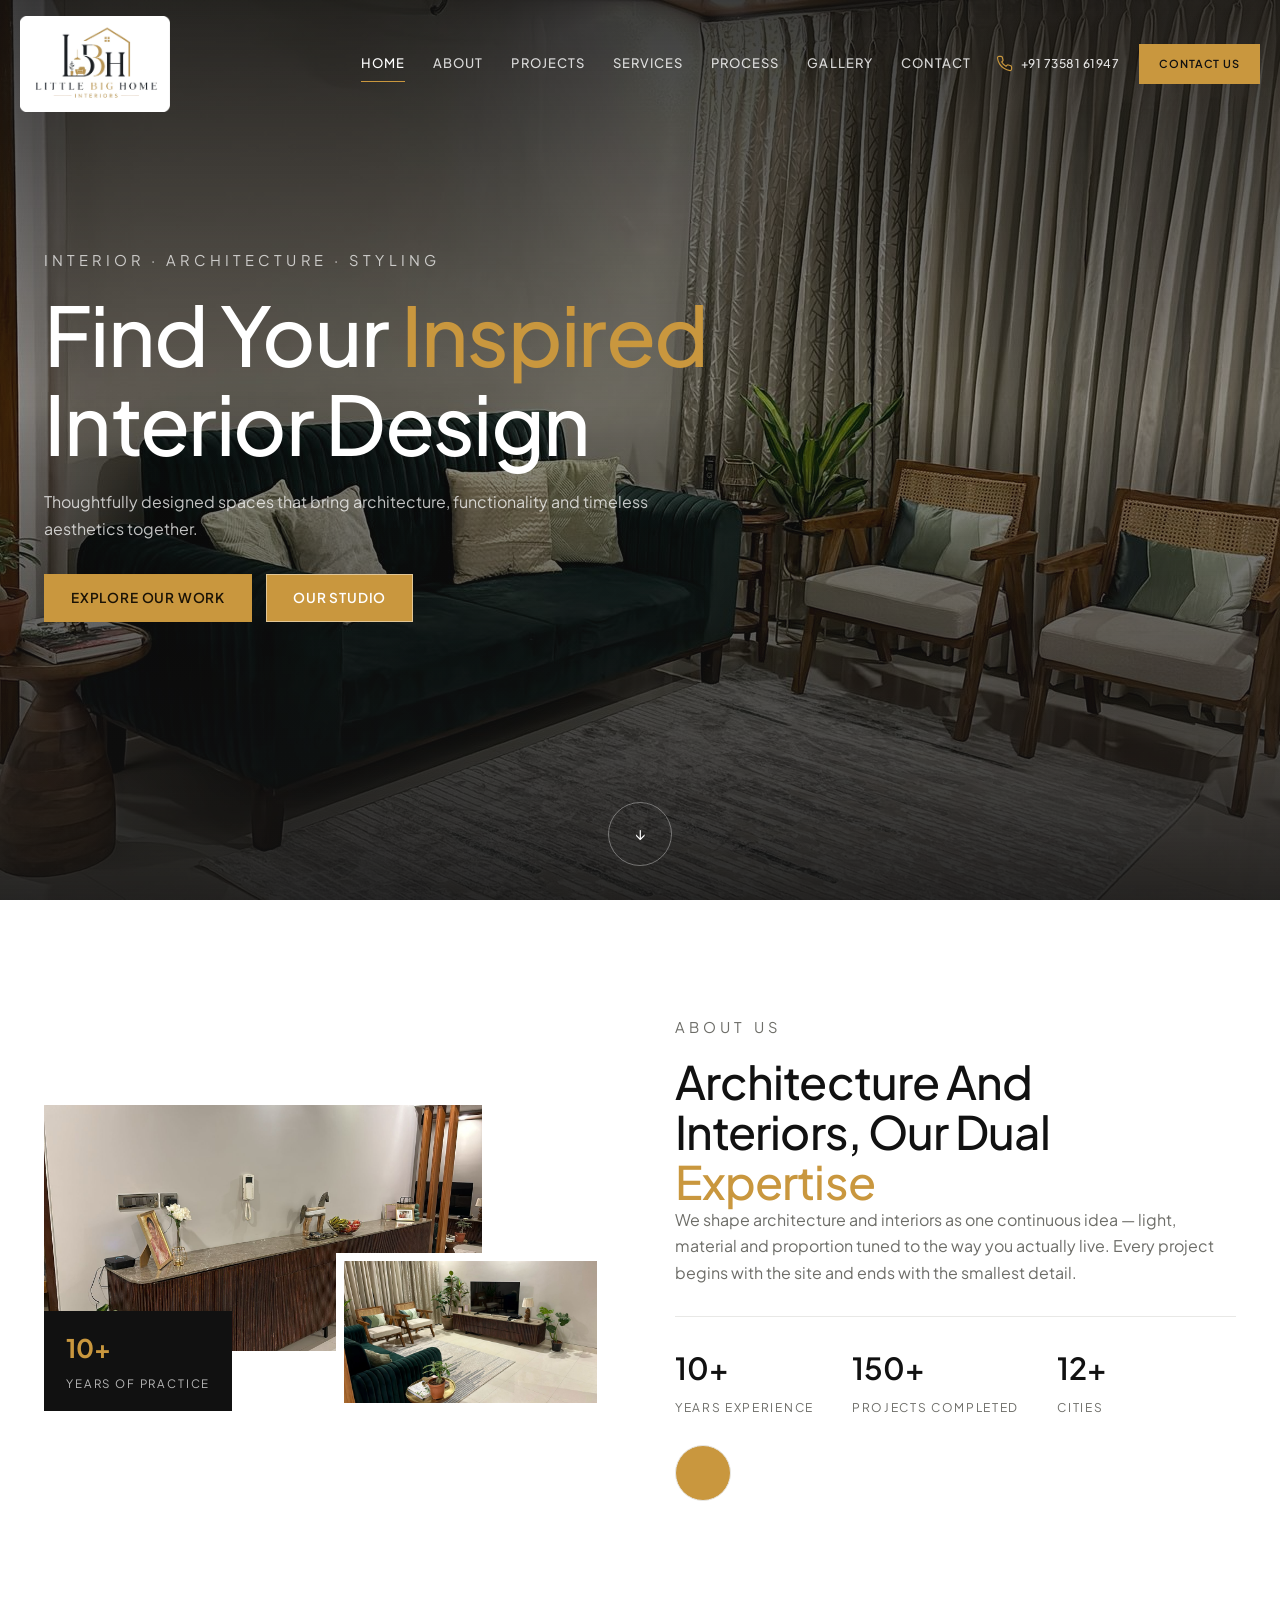
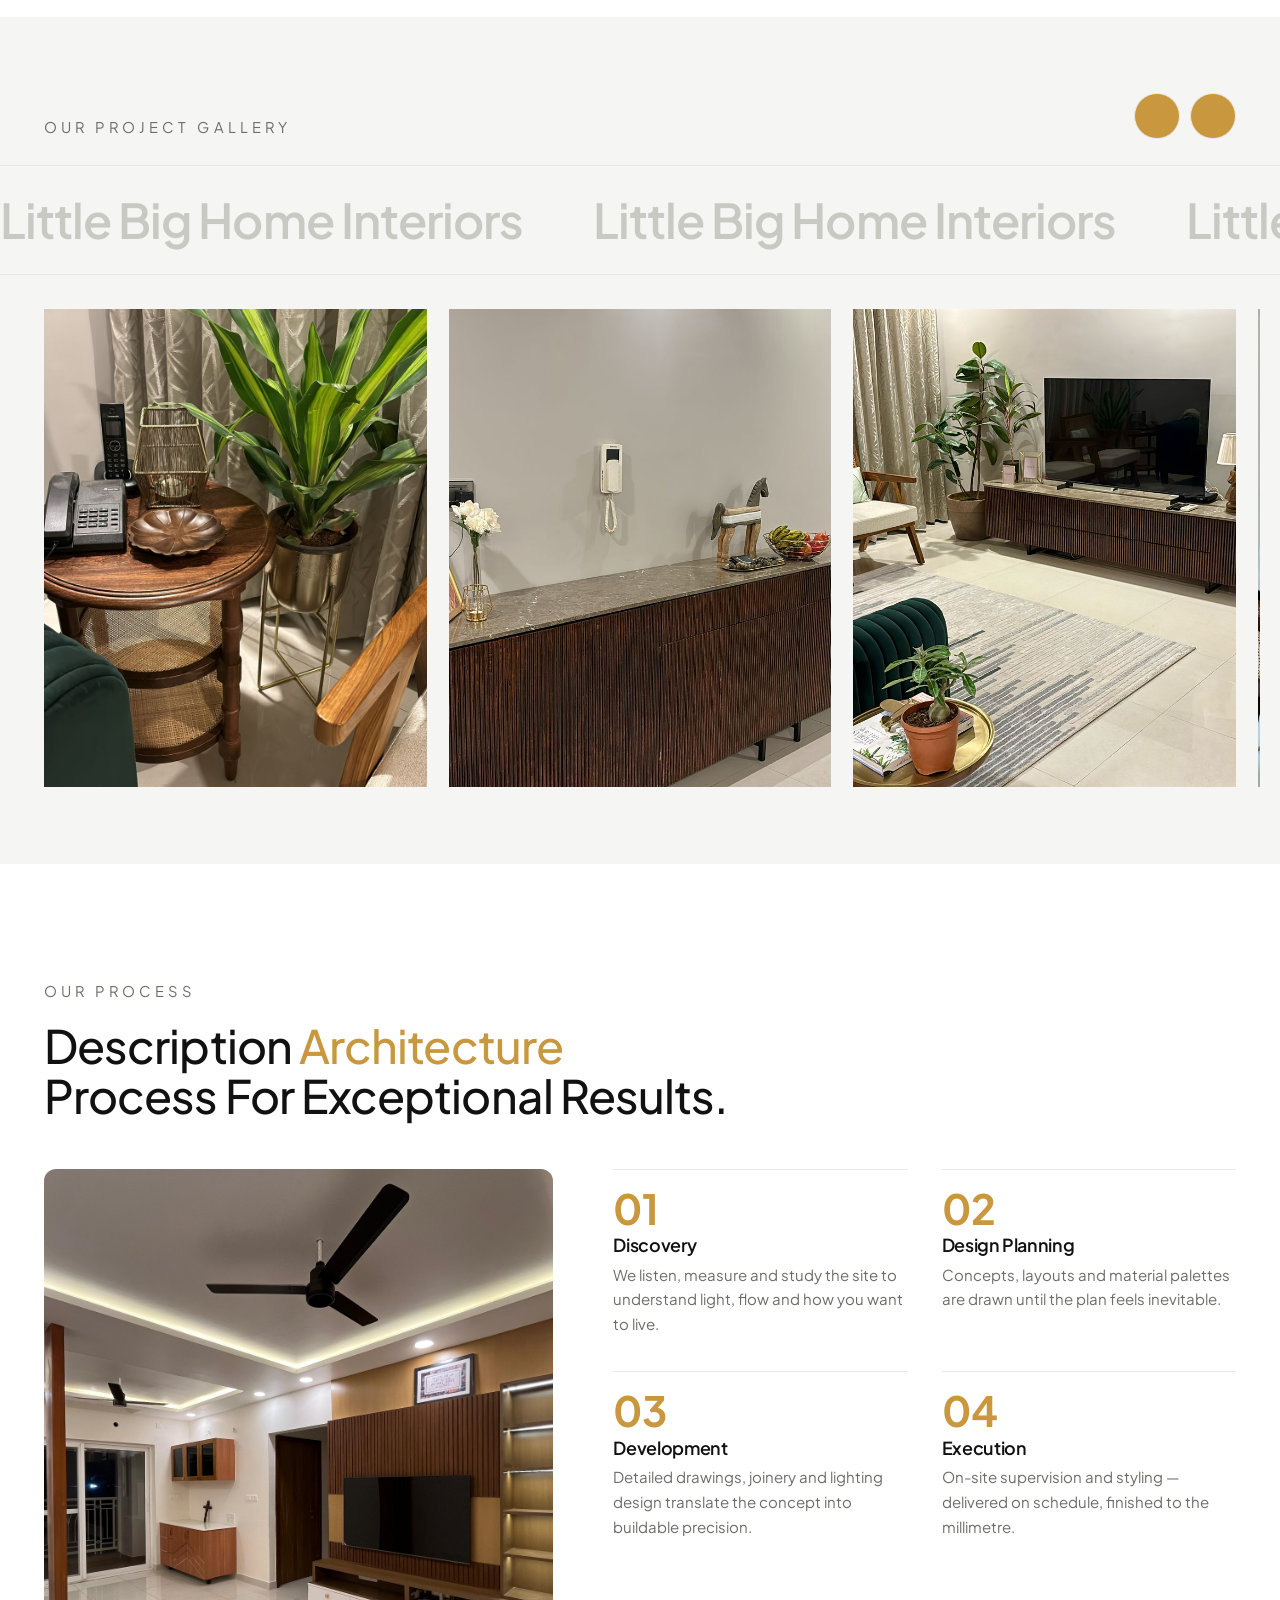
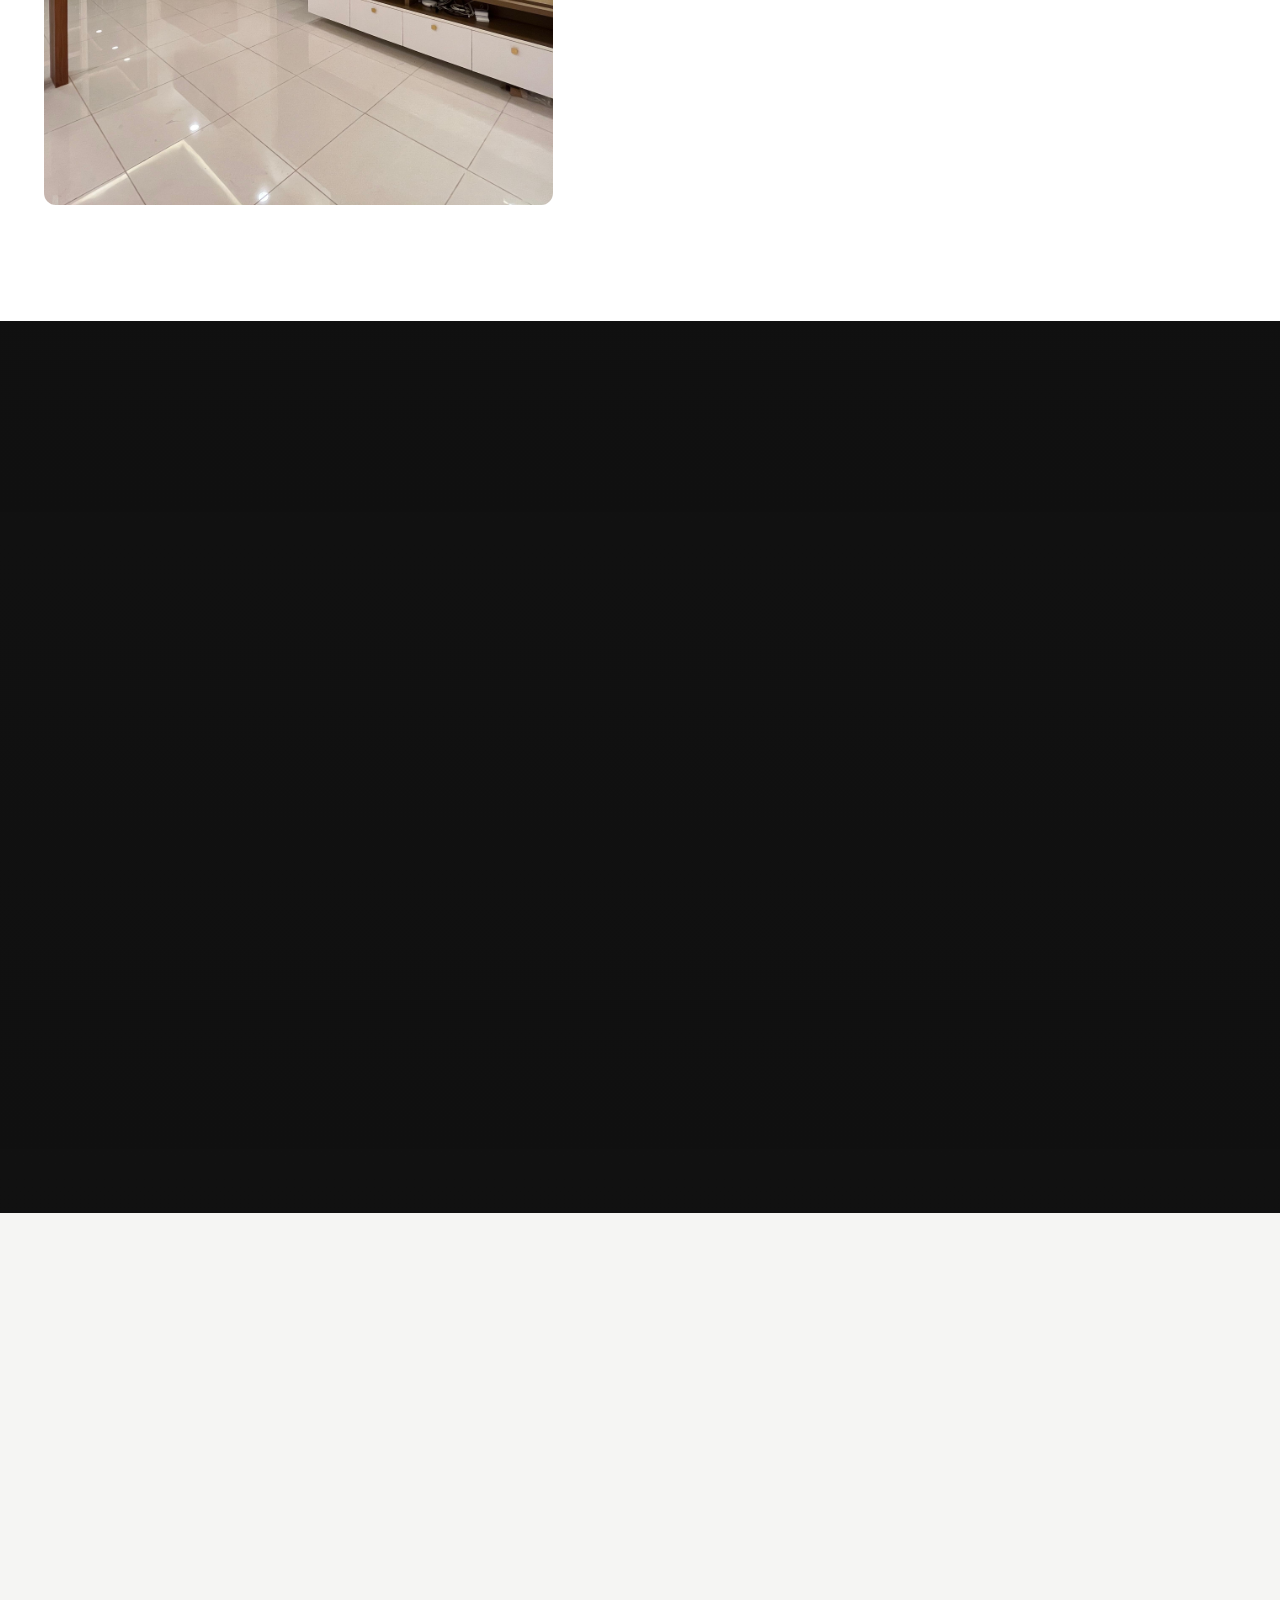
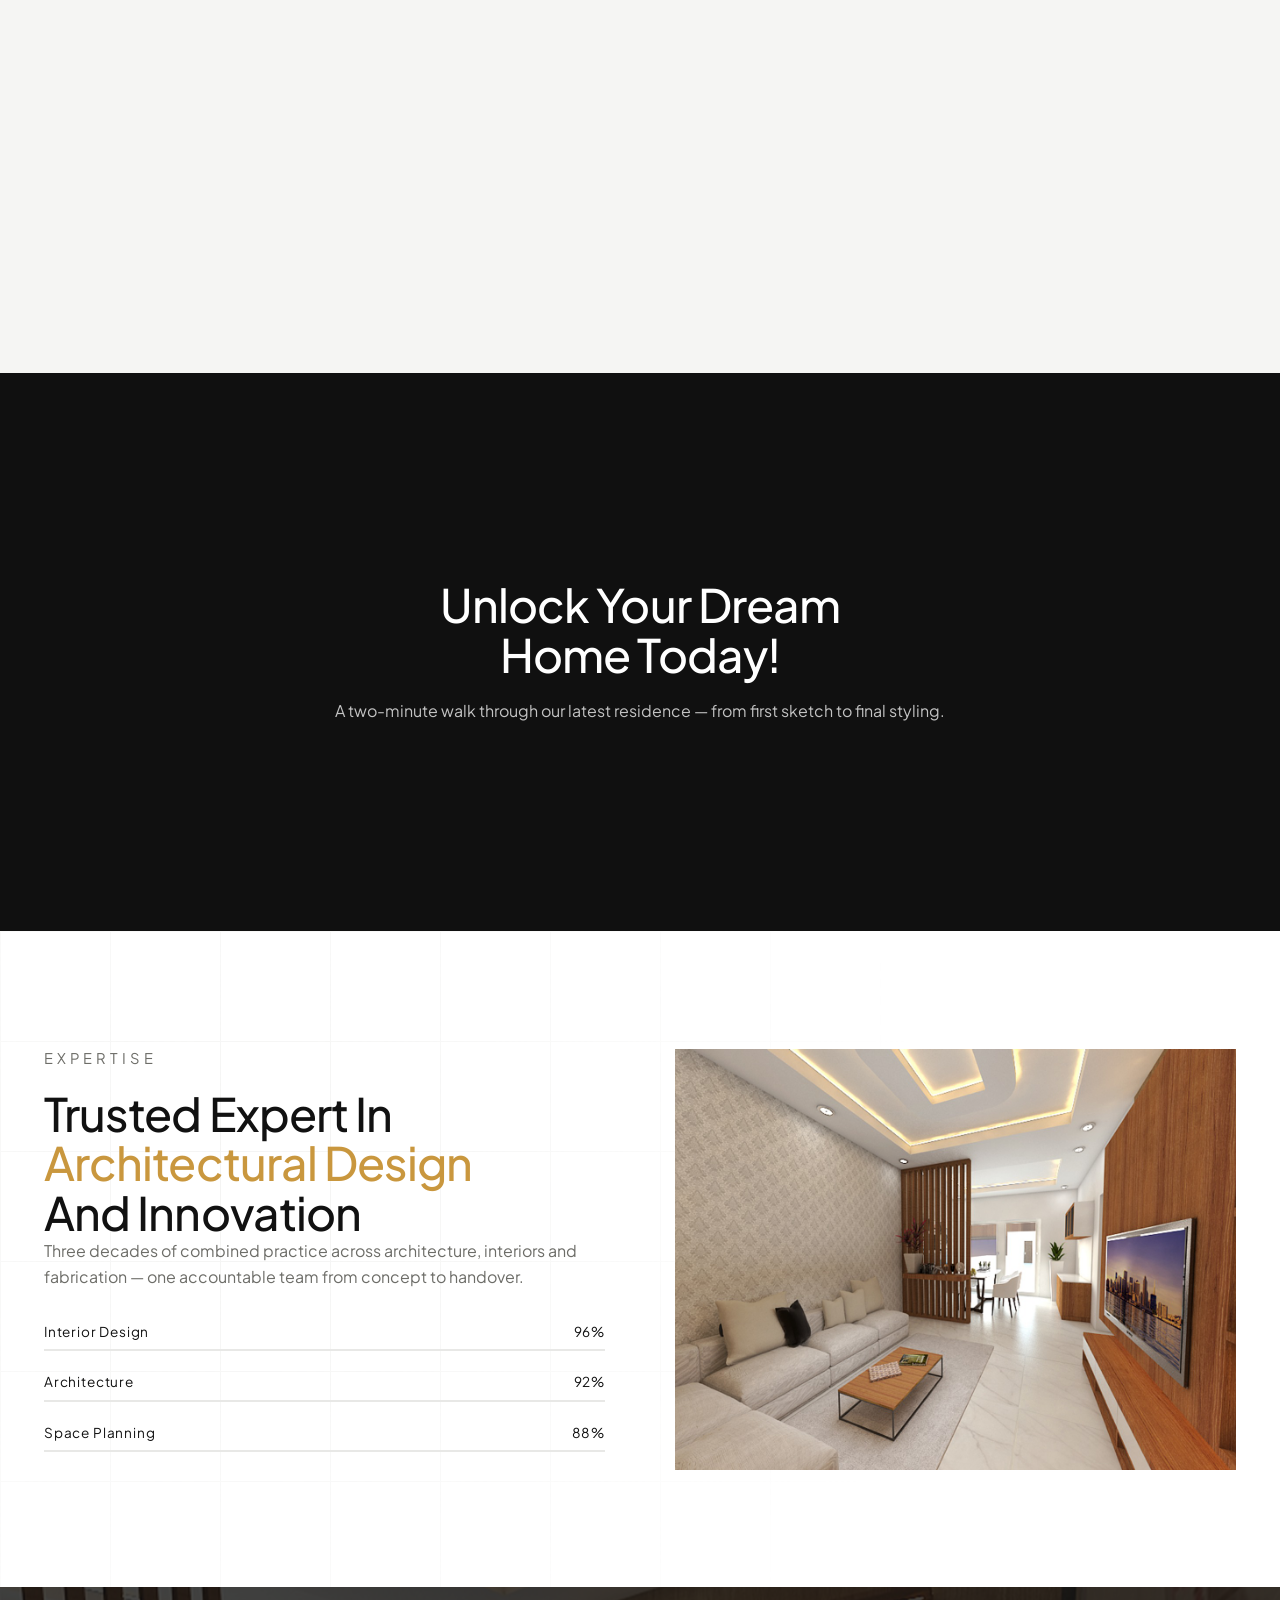
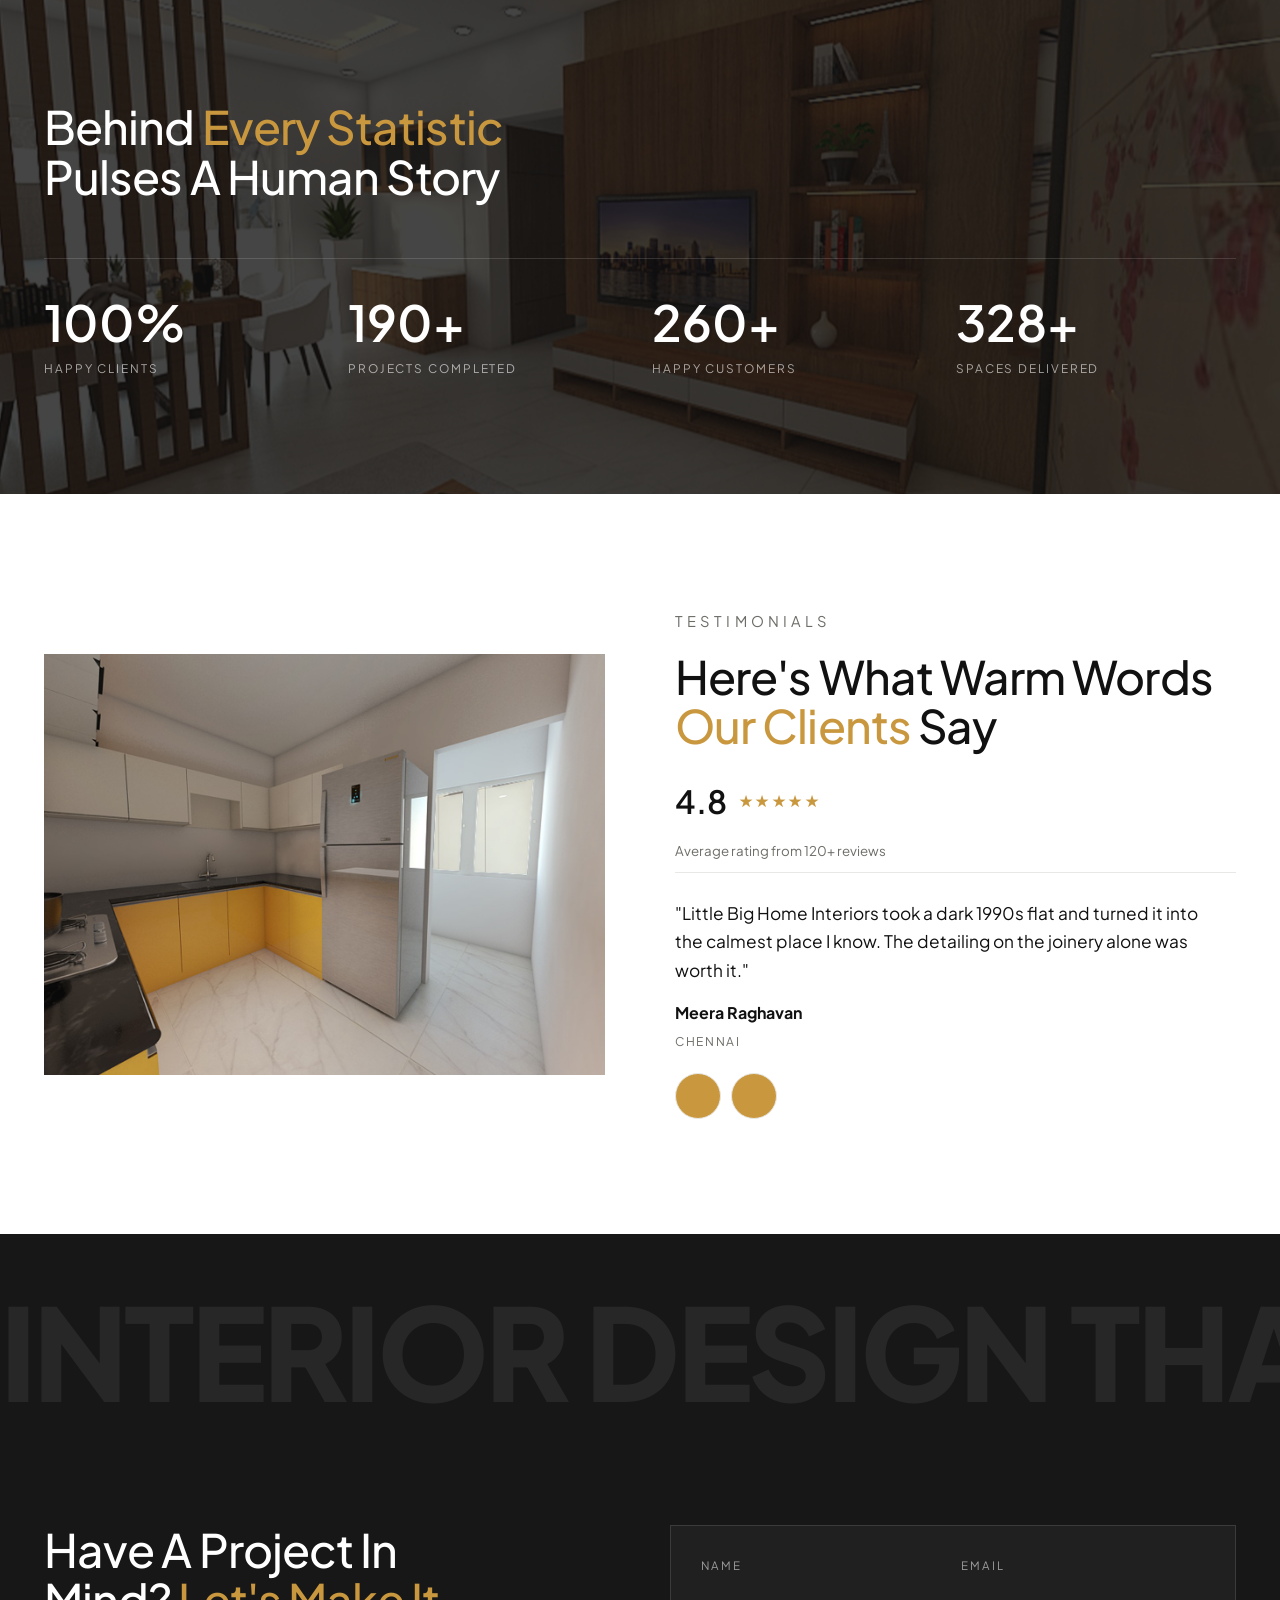
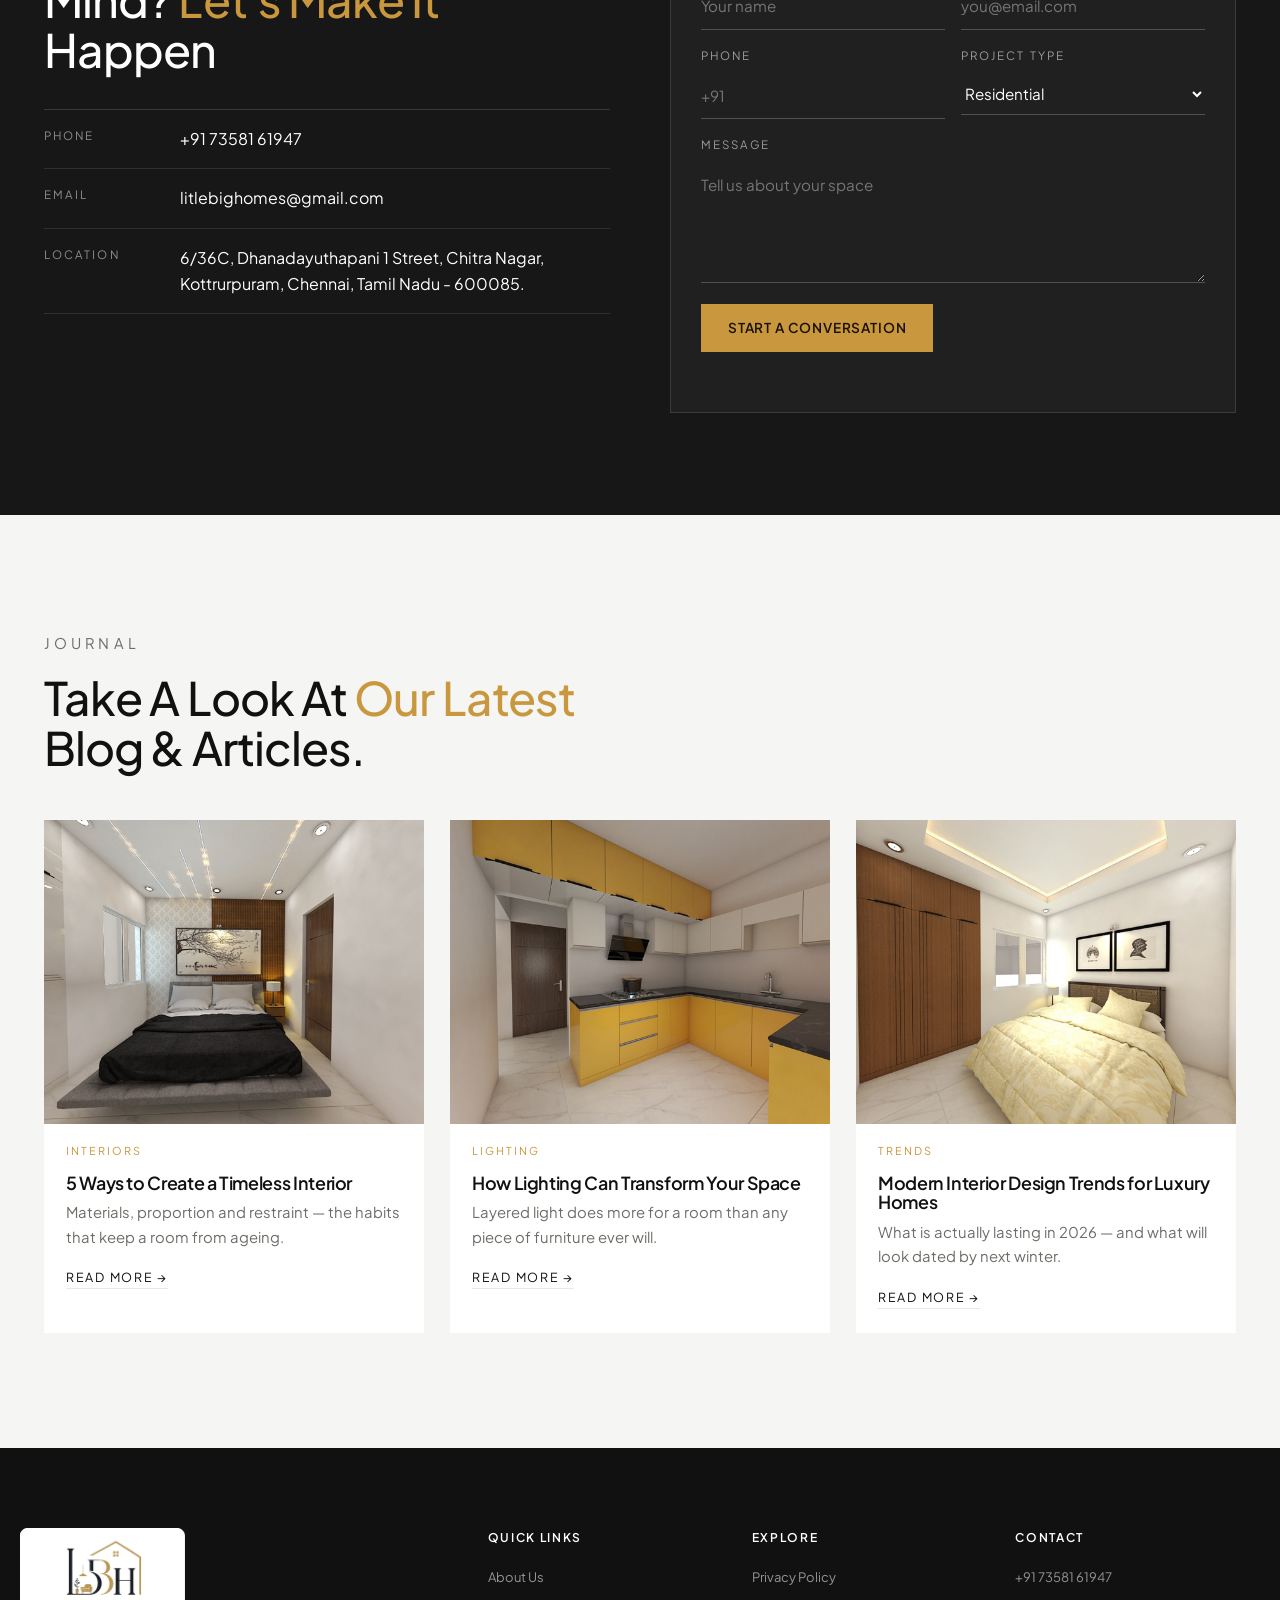
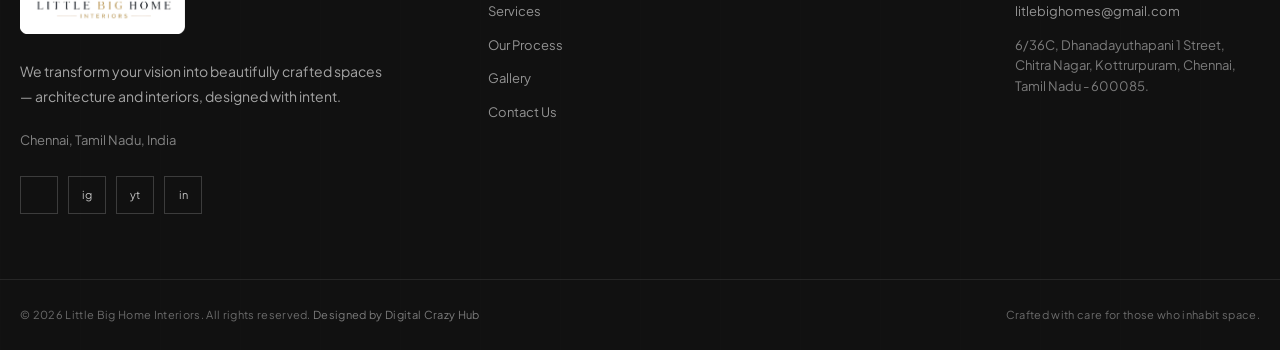
==== src/main/resources/static/index.html @ abd79fbe "add maven project" ====
<!DOCTYPE html>
<html lang="en">

<head>
    <meta charset="utf-8" />
    <meta name="viewport" content="width=device-width, initial-scale=1" />
    <title>Little Big Home Interiors — Interior Design & Architecture Studio</title>
    <link rel="icon" href="/assets/image/logo.png" type="image/x-icon">
    <link rel="stylesheet" href="assets/css/main.css" />
    <link rel="stylesheet" href="assets/css/navbar-footer.css" />
    <link rel="stylesheet" href="https://cdnjs.cloudflare.com/ajax/libs/font-awesome/7.3.0/css/all.min.css" integrity="sha512-ApSLB1Pd3/bZN8fWB/RG9YhN/7bd9Hkf3AGaE2mPfebjrxagjuBtx2GcgdqIlJkUzwylBo61r9Xa9NmgBI0swA==" crossorigin="anonymous" referrerpolicy="no-referrer" />
</head>

<body>
<!-- =====================================================
     NAVBAR
====================================================== -->
<header class="lbh-nav" id="lbhNav">
    <div class="lbh-nav-wrap">
        <!-- ===============================
             LOGO
        ================================ -->
        <a href="#home" class="lbh-brand" aria-label="Little Big Home Interiors Home">
            <img src="assets/image/logo.png" alt="Little Big Home Interiors" class="lbh-brand-img">
        </a>
        <!-- ===============================
             DESKTOP NAVIGATION
        ================================ -->
        <nav class="lbh-menu" id="lbhMenu" aria-label="Primary Navigation">
            <a href="#home" class="lbh-menu-link lbh-active">Home</a>
            <a href="#about" class="lbh-menu-link">About</a>
            <a href="#projects" class="lbh-menu-link">Projects</a>
            <a href="#services" class="lbh-menu-link">Services</a>
            <a href="#process" class="lbh-menu-link">Process</a>
            <a href="/src/main/resources/static/page/gallery.html" class="lbh-menu-link">Gallery</a>
            <a href="#contact" class="lbh-menu-link">Contact</a>
        </nav>
        <!-- ===============================
             DESKTOP RIGHT ACTIONS
        ================================ -->
        <div class="lbh-nav-actions">
            <!-- PHONE -->
            <a href="tel:+917358161947" class="lbh-phone" aria-label="Call Little Big Home Interiors">
                    <span class="lbh-phone-icon" aria-hidden="true">
                        <svg viewBox="0 0 24 24" fill="none" xmlns="http://www.w3.org/2000/svg">
                            <path d="M22 16.92v3a2 2 0 0 1-2.18 2
                                19.79 19.79 0 0 1-8.63-3.07
                                19.5 19.5 0 0 1-6-6
                                19.79 19.79 0 0 1-3.07-8.67
                                A2 2 0 0 1 4.11 2h3
                                a2 2 0 0 1 2 1.72
                                12.84 12.84 0 0 0 .7 2.81
                                2 2 0 0 1-.45 2.11L8.09 9.91
                                a16 16 0 0 0 6 6l1.27-1.27
                                a2 2 0 0 1 2.11-.45
                                12.84 12.84 0 0 0 2.81.7
                                A2 2 0 0 1 22 16.92z" stroke="currentColor" stroke-width="1.7" stroke-linecap="round"
                                  stroke-linejoin="round" />
                        </svg>
                    </span>
                <span class="lbh-phone-text">+91 73581 61947</span>
            </a>
            <!-- CONTACT CTA -->
            <a href="#contact" class="lbh-contact-cta">Contact Us</a>
        </div>
        <!-- ===============================
             MOBILE TOGGLE
        ================================ -->
        <button class="lbh-burger" id="lbhBurger" type="button" aria-label="Open navigation menu"
                aria-expanded="false" aria-controls="lbhMobile">
            <span></span>
            <span></span>
            <span></span>
        </button>
    </div>
</header>
<!-- =====================================================
     MOBILE RIGHT SIDE MENU
====================================================== -->
<div class="lbh-mobile" id="lbhMobile" aria-hidden="true">
    <nav class="lbh-mobile-nav" aria-label="Mobile Navigation">
        <a href="#home" class="lbh-mobile-link lbh-active">Home</a>
        <a href="#about" class="lbh-mobile-link">About</a>
        <a href="#projects" class="lbh-mobile-link">Projects</a>
        <a href="#services" class="lbh-mobile-link">Services</a>
        <a href="#process" class="lbh-mobile-link">Process</a>
        <a href="/page/gallery.html" class="lbh-mobile-link">Gallery</a>
        <a href="#contact" class="lbh-mobile-link">Contact</a>
        <!-- Mobile Phone -->
        <a href="tel:+919999999999" class="lbh-mobile-phone">
                <span class="lbh-mobile-phone-icon">
                    <svg viewBox="0 0 24 24" fill="none" xmlns="http://www.w3.org/2000/svg">
                        <path d="M22 16.92v3a2 2 0 0 1-2.18 2
                            19.79 19.79 0 0 1-8.63-3.07
                            19.5 19.5 0 0 1-6-6
                            19.79 19.79 0 0 1-3.07-8.67
                            A2 2 0 0 1 4.11 2h3
                            a2 2 0 0 1 2 1.72
                            12.84 12.84 0 0 0 .7 2.81
                            2 2 0 0 1-.45 2.11L8.09 9.91
                            a16 16 0 0 0 6 6l1.27-1.27
                            a2 2 0 0 1 2.11-.45
                            12.84 12.84 0 0 0 2.81.7
                            A2 2 0 0 1 22 16.92z" stroke="currentColor" stroke-width="1.7" stroke-linecap="round"
                              stroke-linejoin="round" />
                    </svg>
                </span>
            +91 99999 99999</a>
        <!-- Mobile CTA -->
        <a href="#contact" class="lbh-mobile-cta">Contact Us</a>
    </nav>
</div>

<main>
    <!-- ============ HERO ============ -->
    <section class="hero" id="home">
        <div class="hero-media"><img src="assets/image/home-banner.jpeg"
                                     alt="Cinematic luxury dining room interior at dusk" width="1600" height="900" /></div>
        <div class="hero-overlay"></div>
        <div class="container hero-content">
            <p class="label label-light reveal">Interior · Architecture · Styling</p>
            <h1 class="reveal">Find Your <em>Inspired</em><br />Interior Design</h1>
            <p class="hero-sub reveal">Thoughtfully designed spaces that bring architecture, functionality and
                timeless aesthetics together.</p>
            <div class="hero-actions reveal">
                <a href="#projects" class="btn btn-gold">Explore Our Work</a>
                <a href="#about" class="btn btn-outline">Our Studio</a>
            </div>
        </div>
        <a href="#about" class="scroll-dot" aria-label="Scroll to next section">
            <span class="scroll-dot-ring"></span>
            <span class="scroll-dot-arrow">&#8595;</span>
        </a>
        <div class="hero-word" aria-hidden="true"><i data-lucide="move-down"></i> </div>
    </section>

    <!-- ============ ABOUT ============ -->
    <section class="section about" id="about">
        <div class="container about-grid">
            <div class="about-media reveal-left">
                <div class="image-wrap about-img-a"><img src="assets/image/image1.jpeg"
                                                         alt="Minimal living room bathed in warm daylight" loading="lazy" width="1600"
                                                         height="900" /></div>
                <div class="image-wrap about-img-b"><img src="assets/image/image3.jpeg"
                                                         alt="Architectural corner with tall window and marble" loading="lazy" width="1600"
                                                         height="900" /></div>
                <div class="about-badge"><strong>10+</strong><span>Years of practice</span></div>
            </div>
            <div class="about-text reveal-right">
                <p class="label">About Us</p>
                <h2>Architecture And<br />Interiors, Our Dual<br /><em>Expertise</em></h2>
                <p class="lead">We shape architecture and interiors as one continuous idea — light, material and
                    proportion tuned to the way you actually live. Every project begins with the site and ends with
                    the smallest detail.</p>
                <ul class="about-stats">
                    <li><strong>10+</strong><span>Years Experience</span></li>
                    <li><strong>150+</strong><span>Projects Completed</span></li>
                    <li><strong>12+</strong><span>Cities</span></li>
                </ul>
                <a href="#portfolio" class="circle-btn" aria-label="See our portfolio"><i
                        data-lucide="move-up-right"></i> </a>
            </div>
        </div>
    </section>

    <!-- ============ FEATURED PROJECTS ============ -->
    <section class="section-tight projects" id="projects">
        <div class="container projects-head">
            <p class="label">Our Project Gallery</p>
            <div class="slider-nav">
                <button class="arrow" id="projPrev" aria-label="Previous projects"><i
                        data-lucide="move-left"></i></button>
                <button class="arrow" id="projNext" aria-label="Next projects"><i
                        data-lucide="move-right"></i></button>
            </div>
        </div>
        <div class="marquee" aria-hidden="true">
            <div class="marquee-track">
                <span>Little Big Home Interiors</span><span>Little Big Home Interiors</span><span>Little Big Home
                        Interiors</span><span>Little Big Home Interiors</span><span>Little Big Home
                        Interiors</span><span>Little Big Home Interiors</span><span>Little Big Home
                        Interiors</span><span>Little Big Home Interiors</span>
            </div>
        </div>
        <div class="proj-viewport" id="projViewport">
            <div class="proj-track" id="projTrack">
                <article class="proj-card">
                    <div class="image-wrap"><a href="/page/gallery.html"><img src="assets/image/image2.jpeg"
                                                                              alt="Urban Zen Apartment interior" loading="lazy" width="800" height="1000" /></a>
                    </div>
                    <!-- <div class="proj-meta">
                        <h3>Urban Zen Apartment</h3>
                        <p>Residential · Chennai</p>
                    </div> -->
                </article>
                <article class="proj-card">
                    <div class="image-wrap"><a href="/page/gallery.html"><img src="assets/image/image1.jpeg"
                                                                              alt="Art Deco Revival lounge interior" loading="lazy" width="800"
                                                                              height="1000" /></a></div>
                    <!-- <div class="proj-meta">
                        <h3>Art Deco Revival</h3>
                        <p>Hospitality · Mumbai</p>
                    </div> -->
                </article>
                <article class="proj-card">
                    <div class="image-wrap"><a href="/page/gallery.html"><img src="assets/image/image3.jpeg"
                                                                              alt="Golden Ratio Residence kitchen" loading="lazy" width="800" height="1000" /></a>
                    </div>
                    <!-- <div class="proj-meta">
                        <h3>Golden Ratio Residence</h3>
                        <p>Residential · Bengaluru</p>
                    </div> -->
                </article>
                <article class="proj-card">
                    <div class="image-wrap"><a href="/page/gallery.html"><img src="assets/image/image4.jpeg"
                                                                              alt="Nordic Minimalist Loft interior" loading="lazy" width="800"
                                                                              height="1000" /></a></div>
                    <!-- <div class="proj-meta">
                        <h3>Nordic Minimalist Loft</h3>
                        <p>Residential · Pune</p>
                    </div> -->
                </article>
            </div>
        </div>
    </section>

    <!-- ============ PROCESS ============ -->
    <section class="section process" id="process">
        <div class="container">
            <p class="label reveal">Our Process</p>
            <h2 class="reveal">Description <em>Architecture</em><br />Process For Exceptional Results.</h2>
            <div class="process-grid">
                <div class="image-wrap reveal-left process-img"><img src="assets/image/image (10).jpeg"
                                                                     alt="Calm bedroom interior in neutral tones" loading="lazy" width="1200" height="900" />
                </div>
                <ol class="steps">
                    <li class="reveal-up"><span class="num">01</span>
                        <h3>Discovery</h3>
                        <p>We listen, measure and study the site to understand light, flow and how you want to live.
                        </p>
                    </li>
                    <li class="reveal-up"><span class="num">02</span>
                        <h3>Design Planning</h3>
                        <p>Concepts, layouts and material palettes are drawn until the plan feels inevitable.</p>
                    </li>
                    <li class="reveal-up"><span class="num">03</span>
                        <h3>Development</h3>
                        <p>Detailed drawings, joinery and lighting design translate the concept into buildable
                            precision.</p>
                    </li>
                    <li class="reveal-up"><span class="num">04</span>
                        <h3>Execution</h3>
                        <p>On-site supervision and styling — delivered on schedule, finished to the millimetre.</p>
                    </li>
                </ol>
            </div>
        </div>
    </section>

    <!-- ============ SERVICES ============ -->
    <section class="services" id="services">
        <div class="services-media" data-parallax><img src="assets/image/services-bg.jpg"
                                                       alt="Dark luxury lounge interior" loading="lazy" width="1920" height="1200" /></div>
        <div class="services-overlay"></div>
        <div class="container services-content">
            <p class="label label-light reveal">Our Services</p>
            <h2 class="light reveal">Explore Our Comprehensive<br /><em>Interior Design</em> Services</h2>
            <div class="svc-grid">
                <article class="svc-card reveal-up"><span class="num">01</span>
                    <h3>Residential Interiors</h3>
                    <p>Homes designed around light, comfort and the rituals of everyday living.</p><span
                            class="svc-arrow" aria-hidden="true"><i data-lucide="move-up-right"></i> </span>
                </article>
                <article class="svc-card reveal-up"><span class="num">02</span>
                    <h3>Commercial Interiors</h3>
                    <p>Workspaces and retail environments that carry a brand without shouting.</p><span
                            class="svc-arrow" aria-hidden="true"><i data-lucide="move-up-right"></i></span>
                </article>
                <article class="svc-card reveal-up"><span class="num">03</span>
                    <h3>Custom Furniture &amp; Styling</h3>
                    <p>Bespoke joinery, loose furniture and the final layer of objects and texture.</p><span
                            class="svc-arrow" aria-hidden="true"><i data-lucide="move-up-right"></i></span>
                </article>
                <article class="svc-card reveal-up"><span class="num">04</span>
                    <h3>Architectural Design</h3>
                    <p>Ground-up structures and renovations with a rigorous, material-led language.</p><span
                            class="svc-arrow" aria-hidden="true"><i data-lucide="move-up-right"></i></span>
                </article>
                <article class="svc-card reveal-up"><span class="num">05</span>
                    <h3>Space Planning &amp; Consultation</h3>
                    <p>Efficient plans, circulation studies and expert advice before the first wall moves.</p><span
                            class="svc-arrow" aria-hidden="true"><i data-lucide="move-up-right"></i></span>
                </article>
            </div>
        </div>
    </section>

    <!-- ============ PORTFOLIO ============ -->
    <section class="section portfolio" id="portfolio">
        <div class="container portfolio-grid">
            <div class="portfolio-text reveal-left">
                <p class="label">Portfolio</p>
                <h2>Crafting Exceptional <em>Interior Spaces</em>.</h2>
                <ul class="ticks">
                    <li>Residential & commercial interior expertise</li>
                    <li>In-house design, detailing & execution</li>
                    <li>End-to-end project delivery across 12 cities</li>
                </ul>
                <p class="muted">From thoughtfully designed apartments to luxurious villas and sophisticated
                    commercial spaces, every interior is carefully planned, detailed and executed by the same
                    dedicated studio team-ensuring consistency, quality and attention to every detail.</p>
                <a href="/page/gallery.html" class="btn btn-dark">View All Projects</a>
            </div>
            <div class="portfolio-media">
                <div class="image-wrap pf-a reveal-scale"><img src="assets/image/image3.jpeg"
                                                               alt="Concrete and glass staircase detail" loading="lazy" width="900" height="900" /></div>
                <div class="image-wrap pf-b reveal-scale"><img src="assets/image/image2.jpeg"
                                                               alt="Luxury marble kitchen with brass accents" loading="lazy" width="900" height="900" />
                </div>
                <div class="pf-note reveal-scale"><strong>Golden Ratio Residence</strong>
                    <!-- <span>Bengaluru,2025</span> -->
                </div>
            </div>
        </div>
    </section>

    <!-- ============ FULL WIDTH CTA ============ -->
    <section class="cta-band">
        <div class="cta-media" data-parallax>
            <video autoplay muted loop playsinline preload="auto">
                <source src="assets/image/cta-banner.mp4" type="video/mp4">
            </video>
        </div>

        <div class="cta-overlay"></div>

        <div class="container cta-content">
            <h2 class="light reveal">
                Unlock Your Dream<br />Home Today!
            </h2>

            <p class="reveal">
                A two-minute walk through our latest residence — from first sketch to final styling.
            </p>
        </div>
    </section>

    <!-- ============ EXPERTISE ============ -->
    <section class="section expertise">
        <span class="blueprint" aria-hidden="true"></span>
        <div class="container expertise-grid">
            <div class="reveal-left">
                <p class="label">Expertise</p>
                <h2>Trusted Expert In<br /><em>Architectural Design</em><br />And Innovation</h2>
                <p class="muted">Three decades of combined practice across architecture, interiors and fabrication —
                    one accountable team from concept to handover.</p>
                <div class="bars">
                    <div class="bar-row"><span>Interior Design</span><span>96%</span>
                        <div class="bar"><i data-bar="96"></i></div>
                    </div>
                    <div class="bar-row"><span>Architecture</span><span>92%</span>
                        <div class="bar"><i data-bar="92"></i></div>
                    </div>
                    <div class="bar-row"><span>Space Planning</span><span>88%</span>
                        <div class="bar"><i data-bar="88"></i></div>
                    </div>
                </div>
            </div>
            <div class="image-wrap reveal-right"><img src="assets/image/image (16).jpeg"
                                                      alt="Warm neutral living room with round mirrors" loading="lazy" width="1200" height="900" />
            </div>
        </div>
    </section>

    <!-- ============ STORY / STATS ============ -->
    <!-- ===== STORY ===== -->
    <section class="story">
        <div class="story-media" data-parallax>
            <img src="assets/image/image (17).jpeg" alt="Dark luxury interior at night" loading="lazy" width="1920" height="1080"/>
        </div>
        <div class="story-overlay"></div>
        <div class="container story-content">
            <h2 class="light reveal">Behind <em>Every Statistic</em><br />Pulses A Human Story</h2>
            <div class="stats" id="stats">
                <!-- Happy Clients -->
                <div class="stat"> <strong data-count="100" data-plain="1" data-suffix="%">0</strong>
                    <span>Happy Clients</span>
                </div>
                <!-- Projects Completed -->
                <div class="stat"> <strong data-count="190" data-suffix="+">0</strong>
                    <span>Projects Completed</span>
                </div>
                <!-- Happy Customers -->
                <div class="stat"> <strong data-count="260" data-suffix="+">0</strong>
                    <span>Happy Customers</span>
                </div>
                <!-- Spaces Delivered -->
                <div class="stat"> <strong data-count="328" data-suffix="+">0</strong>
                    <span>Spaces Delivered</span>
                </div>
            </div>
        </div>
    </section>

    <!-- ============ TESTIMONIALS ============ -->
    <section class="section testimonials">
        <div class="container test-grid">
            <div class="image-wrap reveal-left test-img"><img src="assets/image/image (18).jpeg"
                                                              alt="Spacious marble living room" loading="lazy" width="1000" height="800" /></div>
            <div class="reveal-right">
                <p class="label">Testimonials</p>
                <h2>Here's What Warm Words<br /><em>Our Clients</em> Say</h2>
                <div class="rating"><strong>4.8</strong><span class="stars"
                                                              aria-label="Rated 4.8 out of 5">&#9733;&#9733;&#9733;&#9733;&#9733;</span><small>Average
                    rating from 120+ reviews</small></div>
                <div class="test-slider" id="testSlider">
                    <div class="test-track" id="testTrack">
                        <blockquote class="test-slide">
                            <p>"Little Big Home Interiors took a dark 1990s flat and turned it into the calmest
                                place I know. The
                                detailing on the joinery alone was worth it."</p>
                            <footer><strong>Meera Raghavan</strong><span>Chennai</span>
                            </footer>
                        </blockquote>
                        <blockquote class="test-slide">
                            <p>"They handled architecture and interiors together, so nothing fell between the
                                cracks. Delivered ahead of schedule."</p>
                            <footer><strong>Aditya Nair</strong><span> Bengaluru</span>
                            </footer>
                        </blockquote>
                        <blockquote class="test-slide">
                            <p>"Our restaurant finally looks like the brand we describe on paper. Guests notice the
                                light before anything else."</p>
                            <footer><strong>Sana Kapoor</strong><span>Chennai</span></footer>
                        </blockquote>
                    </div>
                    <div class="test-controls">
                        <button class="arrow" id="testPrev" aria-label="Previous testimonial"><i
                                data-lucide="move-left"></i></button>
                        <button class="arrow" id="testNext" aria-label="Next testimonial"><i
                                data-lucide="move-right"></i></button>
                    </div>
                </div>
            </div>
        </div>
    </section>

    <!-- ============ CONTACT ============ -->
    <section class="contact" id="contact">
        <div class="contact-marquee" aria-hidden="true">
            <div class="marquee-track"><span>INTERIOR DESIGN THAT INSPIRES.</span><span>INTERIOR DESIGN THAT
                        INSPIRES.</span><span>INTERIOR DESIGN THAT INSPIRES.</span></div>
        </div>
        <div class="container contact-grid">
            <div class="reveal-left">
                <h2 class="light">Have A Project In<br />Mind? <em>Let's Make It</em><br />Happen</h2>
                <ul class="contact-info">
                    <li><span>Phone</span><a href="tel:+917358161947">+91 73581 61947</a></li>
                    <li><span>Email</span><a href="mailto:litlebighomes@gmail.com">litlebighomes@gmail.com</a></li>
                    <li><span>Location</span>
                        <address>6/36C, Dhanadayuthapani 1 Street, Chitra Nagar, Kottrurpuram, Chennai, Tamil Nadu - 600085.</address>
                    </li>
                </ul>
            </div>
            <form class="contact-form reveal-right" id="contactForm" novalidate>
                <div class="field-row">
                    <label>Name<input type="text" name="name" placeholder="Your name" required /></label>
                    <label>Email<input type="email" name="email" placeholder="you@email.com" required /></label>
                </div>
                <div class="field-row">
                    <label>Phone<input type="tel" name="phone" placeholder="+91" /></label>
                    <label>Project Type
                        <select name="type">
                            <option>Residential</option>
                            <option>Commercial</option>
                            <option>Architecture</option>
                            <option>Consultation</option>
                        </select>
                    </label>
                </div>
                <label>Message<textarea name="message" rows="4"
                                        placeholder="Tell us about your space"></textarea></label>
                <button type="submit" class="btn btn-gold">Start A Conversation</button>
                <p class="form-msg" id="formMsg" role="status"></p>
            </form>
        </div>
    </section>

    <!-- ============ BLOG ============ -->
    <section class="section blog">
        <div class="container">
            <p class="label reveal">Journal</p>
            <h2 class="reveal">Take A Look At <em>Our Latest</em><br />Blog &amp; Articles.</h2>
            <div class="blog-grid">
                <article class="blog-card reveal-up">
                    <div class="image-wrap"><img src="assets/image/image (19).jpeg"
                                                 alt="Neutral armchair corner interior" loading="lazy" width="1000" height="800" /></div>
                    <span class="tag">Interiors</span>
                    <h3>5 Ways to Create a Timeless Interior</h3>
                    <p>Materials, proportion and restraint — the habits that keep a room from ageing.</p><a
                        href="#blog" class="read">Read More &#8594;</a>
                </article>
                <article class="blog-card reveal-up">
                    <div class="image-wrap"><img src="assets/image/image (20).jpeg"
                                                 alt="Pendant lamp glowing over a dining nook" loading="lazy" width="1000"
                                                 height="800" /></div><span class="tag">Lighting</span>
                    <h3>How Lighting Can Transform Your Space</h3>
                    <p>Layered light does more for a room than any piece of furniture ever will.</p><a href="#blog"
                                                                                                       class="read">Read More &#8594;</a>
                </article>
                <article class="blog-card reveal-up">
                    <div class="image-wrap"><img src="assets/image/image (21).jpeg"
                                                 alt="Luxury modern living room with marble wall" loading="lazy" width="1000"
                                                 height="800" /></div><span class="tag">Trends</span>
                    <h3>Modern Interior Design Trends for Luxury Homes</h3>
                    <p>What is actually lasting in 2026 — and what will look dated by next winter.</p><a
                        href="#blog" class="read">Read More &#8594;</a>
                </article>
            </div>
        </div>
    </section>

</main>

<!-- =====================================================
     FOOTER
====================================================== -->

<footer class="lbh-footer">
    <div class="lbh-footer-wrap">
        <!-- ===============================
             BRAND
        ================================ -->
        <div class="lbh-footer-brand">
            <a href="index.html#home" class="lbh-footer-logo"><img src="assets/image/logo.png"
                                                                   alt="Little Big Home Interiors"></a>
            <p class="lbh-footer-desc">
                We transform your vision into beautifully
                crafted spaces — architecture and interiors,
                designed with intent.
            </p>
            <p class="lbh-footer-address">Chennai, Tamil Nadu, India</p>
            <!-- SOCIAL -->
            <div class="lbh-socials">
                <a href="#" aria-label="Facebook"><i class="fa-brands fa-facebook-f"></i></a>
                <a href="#" aria-label="Instagram">ig</a>
                <a href="#" aria-label="YouTube">yt</a>
                <a href="#" aria-label="LinkedIn">in</a>
            </div>
        </div>
        <!-- ===============================
             STUDIO
        ================================ -->
        <div class="lbh-footer-col">
            <h4>Quick Links</h4>
            <ul>
                <li><a href="index.html#about">About Us</a></li>
                <li><a href="index.html#services">Services</a></li>
                <li><a href="index.html#process">Our Process</a></li>
                <li><a href="/page/gallery.html">Gallery</a></li>
                <li><a href="index.html#contact">Contact Us</a></li>
            </ul>
        </div>
        <!-- ===============================
             EXPLORE
        ================================ -->
        <div class="lbh-footer-col">
            <h4>Explore</h4>
            <ul>
                <li><a href="page/privacy-policy.html">Privacy Policy</a></li>
            </ul>
        </div>
        <!-- ===============================
             CONTACT
        ================================ -->
        <div class="lbh-footer-col">
            <h4>Contact</h4>
            <ul>
                <li><a href="tel:+917358161947  ">+91 73581 61947</a></li>
                <li><a href="mailto:litlebighomes@gmail.com">litlebighomes@gmail.com</a></li>
                <li>6/36C, Dhanadayuthapani 1 Street, Chitra Nagar, Kottrurpuram, Chennai, Tamil Nadu - 600085.</li>
            </ul>
        </div>
    </div>
    <!-- ===============================
         FOOTER BOTTOM
    ================================ -->
    <div class="lbh-footer-bottom-wrap">
        <div class="lbh-footer-bottom">
            <span>© 2026 Little Big Home Interiors. All rights reserved. <a href="https://www.digitalcrazyhub.com/" target="_blank" rel="noopener noreferrer" style="color: rgba(255, 255, 255, .45); text-decoration: none;"> Designed by Digital Crazy Hub</a></span>
            <span>Crafted with care for those who inhabit space.</span>
        </div>
    </div>
</footer>
<script src="https://cdn.jsdelivr.net/npm/lucide@latest/dist/umd/lucide.min.js"></script>
<script>
    lucide.createIcons();
</script>
<script src="assets/js/main.js"></script>
<script src="assets/js/navbar-footer.js" defer></script>
</body>

</html>
---- src/main/resources/static/assets/css/main.css ----
@import url('https://fonts.googleapis.com/css2?family=Manrope:wght@400;500;600;700;800&family=Plus+Jakarta+Sans:wght@400;500;600;700;800&display=swap');
/* ========== ANTRA — Interior Design & Architecture ========== */
:root {
    --ink: #111111;
    --ink-2: #171717;
    --bone: #F5F5F3;
    --white: #FFFFFF;
    --line: #E8E8E6;
    --gold: #C9973E;
    --muted: #6d6d68;
    --maxw: 1240px;
    --ease: cubic-bezier(.22, .61, .36, 1);
    --font-family: "Plus Jakarta Sans", "Manrope", system-ui, -apple-system, BlinkMacSystemFont, "Segoe UI", Roboto, sans-serif;
}

*,
*::before,
*::after {
    box-sizing: border-box;
    font-family: var(--font-family);
}

html {
    scroll-behavior: smooth;
    -webkit-text-size-adjust: 100%;
    overflow-x: clip
}

body {
    margin: 0;
    background: var(--white);
    color: var(--ink);
    font-size: 16px;
    line-height: 1.65;
    overflow-x: clip;
}

img {
    max-width: 100%;
    display: block;
    height: auto
}

a {
    color: inherit;
    text-decoration: none
}

ul,
ol {
    margin: 0;
    padding: 0;
    list-style: none
}

h1,
h2,
h3,
h4 {
    margin: 0;
    font-weight: 600;
    letter-spacing: -.02em;
    line-height: 1.08
}

h1 {
    font-size: clamp(2.6rem, 6.4vw, 5.2rem);
    font-weight: 500
}

h2 {
    font-size: clamp(1.85rem, 3.6vw, 3.1rem);
    font-weight: 500
}

h3 {
    font-size: 1.12rem
}

p {
    margin: 0 0 1rem
}

em {
    font-style: normal;
    color: var(--gold)
}

:focus-visible {
    outline: 2px solid var(--gold);
    outline-offset: 3px
}

.sr-only {
    position: absolute;
    width: 1px;
    height: 1px;
    overflow: hidden;
    clip: rect(0 0 0 0)
}

.container {
    width: 100%;
    max-width: var(--maxw);
    margin: 0 auto;
    padding: 0 24px
}

.section {
    padding: clamp(70px, 9vw, 130px) 0
}

.section-tight {
    padding: clamp(48px, 6vw, 80px) 0
}

.label {
    font-size: .92rem;
    letter-spacing: .28em;
    text-transform: uppercase;
    color: var(--muted);
    margin-bottom: 18px
}

.label-light {
    color: rgba(255, 255, 255, .72)
}

.light {
    color: var(--white)
}

.muted {
    color: var(--muted)
}

.lead {
    color: var(--muted);
    max-width: 46ch
}

/* buttons */
.btn {
    display: inline-flex;
    align-items: center;
    justify-content: center;
    gap: .5rem;
    min-height: 48px;
    padding: 0 26px;
    font-size: .85rem;
    font-weight: 600;
    letter-spacing: .06em;
    text-transform: uppercase;
    border: 1px solid transparent;
    cursor: pointer;
    background: var(--gold);
}

.btn-gold {
    background: var(--gold);
    color: #1a1206
}

.btn-gold:hover {
    background: #b3842f;
    transform: translateY(-2px)
}

.btn-dark {
    background: var(--ink);
    color: var(--white)
}

.btn-dark:hover {
    background: var(--gold);
    color: #1a1206
}

.btn-outline {
    border-color: rgba(255, 255, 255, .45);
    color: #fff
}

.btn-outline:hover {
    background: rgba(255, 255, 255, .12)
}


.circle-btn {
    display: inline-flex;
    align-items: center;
    justify-content: center;
    width: 56px;
    height: 56px;
    border-radius: 50%;
    border: 1px solid var(--line);
    font-size: 1.1rem;
    margin-top: 26px;
    background: var(--gold);
}

.circle-btn:hover {
    background: var(--gold);
    color: #ffffff;
    transform: rotate(45deg)
}

.arrow {
    width: 46px;
    height: 46px;
    border-radius: 50%;
    border: 1px solid var(--line);
    background: transparent;
    cursor: pointer;
    font-size: 1rem;
    color: inherit;
    background: var(--gold);
}

.arrow:hover {
    background: var(--ink);
    color: #fff
}

.slider-nav {
    display: flex;
    gap: 10px
}

/* image hover */
.image-wrap {
    overflow: hidden;
    position: relative
}

.image-wrap img {
    transition: transform 1s var(--ease);
    width: 100%
}

.image-wrap:hover img {
    transform: scale(1.05)
}

/* ===== reveal ===== */
.reveal,
.reveal-left,
.reveal-right,
.reveal-up,
.reveal-scale {
    opacity: 0;
    transition: opacity .9s var(--ease), transform .9s var(--ease)
}

.reveal {
    transform: translateY(40px)
}

.reveal-up {
    transform: translateY(56px)
}

.reveal-left {
    transform: translateX(-60px)
}

.reveal-right {
    transform: translateX(60px)
}

.reveal-scale {
    transform: scale(.94)
}

.reveal.show,
.reveal-up.show {
    opacity: 1;
    transform: translateY(0)
}

.reveal-left.show,
.reveal-right.show {
    opacity: 1;
    transform: translateX(0)
}

.reveal-scale.show {
    opacity: 1;
    transform: scale(1)
}



/* ===== HERO ===== */
.hero {
    position: relative;
    min-height: 100svh;
    display: flex;
    align-items: center;
    overflow: hidden;
    background: var(--ink)
}

.hero-media {
    position: absolute;
    inset: 0
}

.hero-media img {
    width: 100%;
    height: 100%;
    object-fit: cover;
    animation: slowzoom 22s ease-in-out infinite alternate;
    will-change: transform
}

@keyframes slowzoom {
    from {
        transform: scale(1)
    }

    to {
        transform: scale(1.09)
    }
}

.hero-overlay {
    position: absolute;
    inset: 0;
    background: linear-gradient(180deg, rgba(17, 17, 17, .82), rgba(17, 17, 17, .45) 45%, rgba(17, 17, 17, .9))
}

.hero-content {
    position: relative;
    z-index: 2;
    padding-top: 90px;
    padding-bottom: 120px
}

.hero-content h1 {
    color: #fff;
    max-width: 16ch
}

.hero-sub {
    color: rgba(255, 255, 255, .75);
    max-width: 52ch;
    margin-top: 22px
}

.hero-actions {
    display: flex;
    flex-wrap: wrap;
    gap: 14px;
    margin-top: 32px
}

.scroll-dot {
    position: absolute;
    left: 50%;
    bottom: 34px;
    transform: translateX(-50%);
    z-index: 3;
    width: 64px;
    height: 64px;
    display: grid;
    place-items: center;
    color: #fff
}

.scroll-dot-ring {
    position: absolute;
    inset: 0;
    border: 1px solid rgba(255, 255, 255, .35);
    border-radius: 50%;
    animation: pulse 2.6s infinite
}

@keyframes pulse {
    0% {
        transform: scale(1);
        opacity: .9
    }

    70% {
        transform: scale(1.22);
        opacity: 0
    }

    100% {
        opacity: 0
    }
}

.hero-word {
    position: absolute;
    left: 0;
    right: 0;
    bottom: -2vw;
    text-align: center;
    font-size: 14vw;
    font-weight: 800;
    letter-spacing: .02em;
    color: rgba(255, 255, 255, .07);
    pointer-events: none;
    line-height: 1;
    z-index: 1
}

/* ===== ABOUT ===== */
.about {
    background: var(--white)
}

.about-grid {
    display: grid;
    grid-template-columns: 1fr 1fr;
    gap: 70px;
    align-items: center
}

.about-media {
    position: relative;
    padding-bottom: 60px
}

.about-img-a {
    width: 78%
}

.about-img-b {
    position: absolute;
    right: 0;
    bottom: 0;
    width: 48%;
    border: 8px solid #fff
}

.about-badge {
    position: absolute;
    left: 0;
    bottom: 0;
    background: var(--ink);
    color: #fff;
    padding: 16px 22px
}

.about-badge strong {
    display: block;
    font-size: 1.6rem;
    color: var(--gold)
}

.about-badge span {
    font-size: .72rem;
    letter-spacing: .16em;
    text-transform: uppercase;
    color: rgba(255, 255, 255, .7)
}

.about-stats {
    display: flex;
    gap: 38px;
    flex-wrap: wrap;
    margin-top: 30px;
    padding-top: 26px;
    border-top: 1px solid var(--line)
}

.about-stats strong {
    display: block;
    font-size: 1.9rem;
    font-weight: 600
}

.about-stats span {
    font-size: .75rem;
    letter-spacing: .14em;
    text-transform: uppercase;
    color: var(--muted)
}

/* ===== PROJECTS ===== */
.projects {
    background: var(--bone)
}

.projects-head {
    display: flex;
    align-items: flex-end;
    justify-content: space-between;
    margin-bottom: 26px
}

.projects-head .label {
    margin: 0
}

.marquee {
    overflow: hidden;
    border-block: 1px solid var(--line);
    padding: 14px 0;
    margin-bottom: 34px
}

.marquee-track {
    display: flex;
    gap: 70px;
    width: max-content;
    animation: marquee 26s linear infinite
}

.marquee-track span {
    font-size: clamp(1.6rem, 4vw, 3rem);
    font-weight: 600;
    letter-spacing: -.02em;
    color: #c9c9c4
}

@keyframes marquee {
    to {
        transform: translateX(-50%)
    }
}

.proj-viewport {
    overflow: hidden;
    max-width: var(--maxw);
    margin: 0 auto;
    padding: 0 24px
}

.proj-track {
    display: flex;
    gap: 22px;
    transition: transform .7s var(--ease);
    will-change: transform
}

.proj-card {
    flex: 0 0 calc((100% - 44px)/3);
    background: #fff;
    transition: transform .5s var(--ease)
}

.proj-card .image-wrap {
    aspect-ratio: 4/5
}

.proj-card img {
    height: 100%;
    object-fit: cover
}

.proj-card:hover {
    transform: translateY(-8px)
}

.proj-meta {
    padding: 18px 20px 22px;
    border: 1px solid var(--line);
    border-top: 0
}

.proj-meta h3 {
    font-size: 1.05rem
}

.proj-meta p {
    margin: 6px 0 0;
    font-size: .78rem;
    letter-spacing: .12em;
    text-transform: uppercase;
    color: var(--muted)
}

/* ===== PROCESS ===== */
.process {
    background: var(--white)
}

.process-grid {
    display: grid;
    grid-template-columns: .9fr 1.1fr;
    gap: 60px;
    margin-top: 48px;
    align-items: start
}

.process-img {
    aspect-ratio: 4/5
}

.process-img img {
    height: 100%;
    object-fit: cover;
    border-radius: 12px;
}

.steps {
    display: grid;
    grid-template-columns: 1fr 1fr;
    gap: 34px
}

.steps li {
    border-top: 1px solid var(--line);
    padding-top: 18px
}

.steps .num {
    font-size: 2.6rem;
    font-weight: 700;
    color: var(--gold);
    display: block;
    line-height: 1
}

.steps h3 {
    margin: 6px 0 8px
}

.steps p {
    color: var(--muted);
    font-size: .94rem;
    margin: 0
}

/* ===== SERVICES ===== */
.services {
    position: relative;
    overflow: hidden;
    padding: clamp(80px, 9vw, 140px) 0;
    background: var(--ink)
}

.services-media {
    position: absolute;
    inset: -8% 0
}

.services-media img {
    width: 100%;
    height: 100%;
    object-fit: cover
}

.services-overlay {
    position: absolute;
    inset: 0;
    background: linear-gradient(180deg, rgba(17, 17, 17, .9), rgba(17, 17, 17, .82))
}

.services-content {
    position: relative;
    z-index: 2
}

.svc-grid {
    display: grid;
    grid-template-columns: repeat(3, 1fr);
    gap: 20px;
    margin-top: 48px
}

.svc-card {
    position: relative;
    padding: 30px 26px 60px;
    background: rgba(255, 255, 255, .05);
    border: 1px solid rgba(255, 255, 255, .12);
    color: #fff;
    transition: transform .45s var(--ease), background .45s var(--ease), border-color .45s var(--ease)
}

.svc-card:hover {
    transform: translateY(-10px);
    background: rgba(201, 151, 62, .14);
    border-color: rgba(201, 151, 62, .5);
}

.svc-card .num {
    font-size: 2.6rem;
    font-weight: 700;
    color: var(--white);
    display: block;
    line-height: 1;
}

.svc-card h3 {
    margin: 14px 0 10px;
    color: var(--gold);
}

.svc-card p {
    color: rgba(255, 255, 255, .66);
    font-size: .93rem;
    margin: 0
}

.svc-arrow {
    position: absolute;
    left: 26px;
    bottom: 24px;
    color: var(--gold);
    font-size: 1.2rem;
    transition: transform .45s var(--ease)
}

.svc-card:hover .svc-arrow {
    transform: translate(6px, -6px)
}

/* ===== PORTFOLIO ===== */
.portfolio {
    background: var(--bone)
}

.portfolio-grid {
    display: grid;
    grid-template-columns: 1fr 1fr;
    gap: 70px;
    align-items: center
}

.ticks {
    margin: 22px 0
}

.ticks li {
    padding-left: 22px;
    position: relative;
    color: var(--muted);
    margin-bottom: 8px
}

.ticks li::before {
    content: "";
    position: absolute;
    left: 0;
    top: .68em;
    width: 9px;
    height: 1px;
    background: var(--gold)
}

.portfolio-media {
    position: relative;
    padding-bottom: 70px
}

.pf-a {
    width: 82%;
    aspect-ratio: 1/1
}

.pf-a img {
    height: 100%;
    object-fit: cover
}

.pf-b {
    position: absolute;
    right: 0;
    bottom: 40px;
    width: 46%;
    aspect-ratio: 1/1;
    border: 8px solid var(--bone)
}

.pf-b img {
    height: 100%;
    object-fit: cover
}

.pf-note {
    position: absolute;
    left: 0;
    bottom: 0;
    background: var(--ink);
    color: #fff;
    padding: 14px 20px
}

.pf-note strong {
    display: block;
    font-size: .95rem
}

.pf-note span {
    font-size: .72rem;
    letter-spacing: .14em;
    text-transform: uppercase;
    color: rgba(255, 255, 255, .6)
}

/* ===== CTA BAND ===== */

.cta-band {
    position: relative;
    overflow: hidden;
    min-height: 62vh;
    display: flex;
    align-items: center;
    padding: clamp(80px, 10vw, 150px) 0;
    background: var(--ink);
    text-align: center
}

.cta-media {
    position: absolute;
    inset: -8% 0
}

.cta-media img,
.cta-media video {
    width: 100%;
    height: 100%;
    object-fit: cover;
    display: block;
}

.cta-overlay {
    position: absolute;
    inset: 0;
    background: rgba(17, 17, 17, .62)
}

.cta-content {
    position: relative;
    z-index: 2
}

.cta-content p {
    color: rgba(255, 255, 255, .75);
    max-width: 52ch;
    margin: 18px auto 0
}

.play-btn {
    width: 74px;
    height: 74px;
    border-radius: 50%;
    border: 1px solid rgba(255, 255, 255, .5);
    background: rgba(255, 255, 255, .1);
    color: #fff;
    font-size: 1rem;
    cursor: pointer;
    margin-bottom: 28px;
    transition: background .35s var(--ease), transform .35s var(--ease)
}

.play-btn:hover {
    background: var(--gold);
    color: #1a1206;
    transform: scale(1.06)
}


/* ===== TABLET ===== */

@media (max-width: 1024px) {

    .cta-band {
        min-height: 55vh;
    }

    .cta-media {
        inset: -5% 0;
    }

    .cta-content {
        padding: 0 30px;
    }

}


/* ===== MOBILE ===== */

@media (max-width: 768px) {

    .cta-band {
        min-height: 55vh;
        padding: 70px 0;
    }

    .cta-media {
        inset: -3% 0;
    }

    .cta-media img,
    .cta-media video {
        width: 100%;
        height: 100%;
        object-fit: cover;
    }

    .cta-content {
        width: 100%;
        padding: 0 20px;
    }

    .cta-content p {
        max-width: 100%;
        margin-top: 15px;
    }

    .play-btn {
        width: 64px;
        height: 64px;
        margin-bottom: 22px;
    }

}


/* ===== SMALL MOBILE ===== */

@media (max-width: 480px) {

    .cta-band {
        min-height: 50vh;
        padding: 60px 0;
    }

    .cta-content {
        padding: 0 18px;
    }

    .cta-content p {
        max-width: 34ch;
        margin-left: auto;
        margin-right: auto;
    }

    .play-btn {
        width: 58px;
        height: 58px;
        margin-bottom: 18px;
    }

}

/* ===== EXPERTISE ===== */
.expertise {
    background: var(--white);
    position: relative;
    overflow: hidden
}

.blueprint {
    position: absolute;
    inset: 0;
    pointer-events: none;
    opacity: .5;
    background-image: linear-gradient(var(--line) 1px, transparent 1px), linear-gradient(90deg, var(--line) 1px, transparent 1px);
    background-size: 110px 110px;
    -webkit-mask-image: radial-gradient(circle at 20% 40%, #000, transparent 62%);
    mask-image: radial-gradient(circle at 20% 40%, #000, transparent 62%)
}

.expertise-grid {
    position: relative;
    z-index: 1;
    display: grid;
    grid-template-columns: 1fr 1fr;
    gap: 70px;
    align-items: center
}

.bars {
    margin-top: 30px
}

.bar-row {
    display: grid;
    grid-template-columns: 1fr auto;
    gap: 6px;
    margin-bottom: 20px;
    font-size: .85rem;
    letter-spacing: .06em
}

.bar {
    grid-column: 1/-1;
    height: 2px;
    background: var(--line)
}

.bar i {
    display: block;
    height: 100%;
    width: 0;
    background: var(--gold);
    transition: width 1.4s var(--ease)
}

/* ===== STORY ===== */
/* ===== STORY ===== */

.story {
    position: relative;
    overflow: hidden;
    padding: clamp(80px, 9vw, 140px) 0;
    background: var(--ink);
}

.story-media {
    position: absolute;
    inset: -8% 0;
}

.story-media img {
    width: 100%;
    height: 100%;
    object-fit: cover;
    display: block;
}

.story-overlay {
    position: absolute;
    inset: 0;
    background: rgba(17, 17, 17, .78);
}

.story-content {
    position: relative;
    z-index: 2;
}


/* ===== STATISTICS ===== */

.stats {
    display: grid;
    grid-template-columns: repeat(4, 1fr);
    gap: 24px;
    margin-top: 56px;
    border-top: 1px solid rgba(255, 255, 255, .14);
    padding-top: 36px;
}

.stat {
    min-width: 0;
}

.stat strong {
    display: block;
    font-size: clamp(2rem, 4vw, 3.1rem);
    font-weight: 600;
    color: #fff;
    line-height: 1.1;
    white-space: nowrap;
}

.stat span {
    display: block;
    margin-top: 10px;
    font-size: .74rem;
    letter-spacing: .16em;
    text-transform: uppercase;
    color: rgba(255, 255, 255, .6);
}


/* ===== TABLET ===== */

@media (max-width: 1024px) {

    .story {
        padding: 90px 0;
    }

    .stats {
        gap: 20px;
        margin-top: 48px;
        padding-top: 30px;
    }

}


/* ===== MOBILE ===== */

@media (max-width: 768px) {

    .story {
        padding: 75px 0;
    }

    .story-media {
        inset: -5% 0;
    }

    .story-content {
        padding-left: 20px;
        padding-right: 20px;
    }

    .stats {
        grid-template-columns: repeat(2, 1fr);
        gap: 32px 20px;
        margin-top: 42px;
        padding-top: 28px;
    }

    .stat strong {
        font-size: clamp(2rem, 9vw, 2.7rem);
    }

    .stat span {
        font-size: .68rem;
        letter-spacing: .12em;
        line-height: 1.5;
    }

}


/* ===== SMALL MOBILE ===== */

@media (max-width: 480px) {

    .story {
        padding: 65px 0;
    }

    .story-content {
        padding-left: 18px;
        padding-right: 18px;
    }

    .stats {
        gap: 28px 15px;
        margin-top: 36px;
        padding-top: 25px;
    }

    .stat strong {
        font-size: 2rem;
    }

    .stat span {
        font-size: .62rem;
        letter-spacing: .1em;
    }

}

/* ===== TESTIMONIALS ===== */
.testimonials {
    background: var(--white)
}

.test-grid {
    display: grid;
    grid-template-columns: 1fr 1fr;
    gap: 70px;
    align-items: center
}

.test-img {
    aspect-ratio: 4/3
}

.test-img img {
    height: 100%;
    object-fit: cover
}

.rating {
    display: flex;
    align-items: center;
    gap: 12px;
    flex-wrap: wrap;
    margin: 24px 0 10px
}

.rating strong {
    font-size: 2rem;
    font-weight: 600
}

.stars {
    color: var(--gold);
    letter-spacing: .15em
}

.rating small {
    color: var(--muted);
    width: 100%
}

.test-slider {
    position: relative;
    overflow: hidden;
    border-top: 1px solid var(--line);
    padding-top: 26px
}

.test-track {
    display: flex;
    transition: transform .7s var(--ease)
}

.test-slide {
    flex: 0 0 100%;
    margin: 0;
    padding-right: 8px
}

.test-slide p {
    font-size: 1.08rem;
    color: var(--ink)
}

.test-slide footer strong {
    display: block
}

.test-slide footer span {
    font-size: .75rem;
    letter-spacing: .14em;
    text-transform: uppercase;
    color: var(--muted)
}

.test-controls {
    display: flex;
    gap: 10px;
    margin-top: 20px
}

/* ===== CONTACT ===== */
.contact {
    background: var(--ink-2);
    color: #fff;
    padding: 0 0 clamp(70px, 8vw, 120px);
    overflow: hidden
}

.contact-marquee {
    overflow: hidden;
    padding: 10px 0 clamp(40px, 6vw, 70px)
}

.contact-marquee .marquee-track {
    gap: 60px;
    animation-duration: 34s
}

.contact-marquee span {
    font-size: clamp(3rem, 10vw, 8rem);
    font-weight: 800;
    letter-spacing: -.03em;
    color: rgba(255, 255, 255, .07)
}

.contact-grid {
    display: grid;
    grid-template-columns: 1fr 1fr;
    gap: 60px
}

.contact-info {
    margin-top: 34px;
    border-top: 1px solid rgba(255, 255, 255, .14)
}

.contact-info li {
    display: grid;
    grid-template-columns: 120px 1fr;
    gap: 16px;
    padding: 16px 0;
    border-bottom: 1px solid rgba(255, 255, 255, .1)
}

.contact-info span {
    font-size: .72rem;
    letter-spacing: .18em;
    text-transform: uppercase;
    color: rgba(255, 255, 255, .5)
}

.contact-info address {
    font-style: normal
}

.contact-form {
    background: rgba(255, 255, 255, .04);
    border: 1px solid rgba(255, 255, 255, .12);
    padding: 30px
}

.contact-form label {
    display: block;
    font-size: .72rem;
    letter-spacing: .18em;
    text-transform: uppercase;
    color: rgba(255, 255, 255, .55);
    margin-bottom: 16px
}

.field-row {
    display: grid;
    grid-template-columns: 1fr 1fr;
    gap: 16px
}

.contact-form input,
.contact-form select,
.contact-form textarea {
    width: 100%;
    margin-top: 8px;
    background: transparent;
    border: 0;
    border-bottom: 1px solid rgba(255, 255, 255, .22);
    color: #fff;
    font: inherit;
    font-size: .95rem;
    letter-spacing: normal;
    text-transform: none;
    padding: 10px 0;
    border-radius: 0
}

.contact-form select option {
    color: #111
}

.contact-form input:focus,
.contact-form select:focus,
.contact-form textarea:focus {
    outline: none;
    border-bottom-color: var(--gold)
}

.contact-form textarea {
    resize: vertical
}

.form-msg {
    min-height: 1.2em;
    margin: 14px 0 0;
    font-size: .85rem;
    color: var(--gold)
}

/* ===== BLOG ===== */
.blog {
    background: var(--bone)
}

.blog-grid {
    display: grid;
    grid-template-columns: repeat(3, 1fr);
    gap: 26px;
    margin-top: 48px
}

.blog-card {
    background: #fff;
    padding-bottom: 24px;
    transition: transform .45s var(--ease)
}

.blog-card:hover {
    transform: translateY(-8px)
}

.blog-card .image-wrap {
    aspect-ratio: 5/4
}

.blog-card img {
    height: 100%;
    object-fit: cover
}

.blog-card .tag {
    display: inline-block;
    margin: 18px 22px 0;
    font-size: .68rem;
    letter-spacing: .18em;
    text-transform: uppercase;
    color: var(--gold)
}

.blog-card h3 {
    margin: 10px 22px 8px
}

.blog-card p {
    margin: 0 22px 14px;
    color: var(--muted);
    font-size: .93rem
}

.read {
    margin: 0 22px;
    font-size: .78rem;
    letter-spacing: .14em;
    text-transform: uppercase;
    border-bottom: 1px solid var(--line);
    padding-bottom: 3px
}

.read:hover {
    border-color: var(--gold);
    color: var(--gold)
}

/* ===== RESPONSIVE ===== */
@media (max-width:1199px) {

    .about-grid,
    .portfolio-grid,
    .expertise-grid,
    .test-grid,
    .contact-grid,
    .process-grid {
        grid-template-columns: 1fr;
        gap: 44px
    }

    .svc-grid,
    .blog-grid {
        grid-template-columns: repeat(2, 1fr)
    }

    .proj-card {
        flex: 0 0 calc((100% - 22px)/2)
    }

}

@media (max-width:767px) {
    .hero-content {
        padding-top: 110px;
        padding-bottom: 150px
    }

    .svc-grid,
    .blog-grid,
    .stats,
    .steps {
        grid-template-columns: 1fr
    }

    .stats {
        gap: 26px
    }

    .proj-card {
        flex: 0 0 82%
    }

    .proj-viewport {
        overflow-x: auto;
        -webkit-overflow-scrolling: touch;
        scrollbar-width: none
    }

    .proj-viewport::-webkit-scrollbar {
        display: none
    }

    .proj-track {
        transform: none !important
    }

    .slider-nav {
        display: none
    }

    .about-media {
        padding-bottom: 40px
    }

    .about-img-a {
        width: 100%
    }

    .about-img-b {
        width: 44%;
        bottom: -20px;
        right: -6px
    }

    .about-badge {
        position: static;
        display: inline-block;
        margin-top: 18px
    }

    .pf-a {
        width: 100%
    }

    .pf-b {
        width: 44%;
        bottom: 0
    }

    .pf-note {
        position: static;
        display: inline-block;
        margin-top: 16px
    }

    .field-row {
        grid-template-columns: 1fr
    }

    .contact-form {
        padding: 22px
    }



    .hero-word {
        font-size: 20vw;
        bottom: 2vw
    }
}

@media (prefers-reduced-motion:reduce) {
    * {
        animation: none !important;
        transition-duration: .001s !important
    }

    html {
        scroll-behavior: auto
    }
}
---- src/main/resources/static/assets/css/navbar-footer.css ----
/* =========================================================
   LITTLE BIG HOME INTERIORS
   NAVBAR + MOBILE MENU + FOOTER

   All classes use "lbh-" prefix
   to avoid conflicts with existing CSS.
========================================================= */


/* =========================================================
   NAVBAR
========================================================= */
@import url('https://fonts.googleapis.com/css2?family=Manrope:wght@400;500;600;700;800&family=Plus+Jakarta+Sans:wght@400;500;600;700;800&display=swap');
:root {
    --font-family: "Plus Jakarta Sans", "Manrope", system-ui, -apple-system, BlinkMacSystemFont, "Segoe UI", Roboto, sans-serif;
}
*{
    font-family: var(--font-family);
}
.lbh-nav {

    position: fixed;

    top: 0;
    left: 0;
    right: 0;

    z-index: 100;

    padding: 16px 0;

    background: transparent;

    border-bottom: 1px solid transparent;

    transition:
            background 0.45s ease,
            backdrop-filter 0.45s ease,
            -webkit-backdrop-filter 0.45s ease,
            padding 0.45s ease,
            border-color 0.45s ease;

}


/* Scrolled */

.lbh-nav.lbh-scrolled {

    padding: 8px 0;

    background:
            rgba(17, 17, 17, 0.88);

    backdrop-filter:
            blur(14px);

    -webkit-backdrop-filter:
            blur(14px);

    border-bottom-color:
            rgba(255, 255, 255, 0.08);

}


/* =========================================================
   NAVBAR INNER
========================================================= */

.lbh-nav-wrap {

    width:
            min(
                    1240px,
                    calc(100% - 40px)
            );

    margin: 0 auto;

    display: flex;

    align-items: center;

    justify-content: space-between;

    gap: 25px;

}


/* =========================================================
   LOGO
========================================================= */

.lbh-brand {

    display: inline-flex;

    align-items: center;

    flex-shrink: 0;

    text-decoration: none;

}


.lbh-brand-img {

    display: block;

    width: 150px;

    height: auto;

    object-fit: contain;

    transition:
            width 0.4s ease,
            transform 0.3s ease;

}


.lbh-nav.lbh-scrolled
.lbh-brand-img {

    width: 135px;

}


.lbh-brand:hover
.lbh-brand-img {

    transform:
            scale(1.02);

}


/* =========================================================
   DESKTOP MENU
========================================================= */

.lbh-menu {

    display: flex;

    align-items: center;

    gap: 28px;

    margin-left: auto;

}


.lbh-menu-link {

    position: relative;

    display: inline-flex;

    align-items: center;

    padding: 7px 0;

    color:
            rgba(255, 255, 255, 0.82);

    text-decoration: none;

    font-size: 13px;

    font-weight: 500;

    letter-spacing: 0.08em;

    text-transform: uppercase;

    white-space: nowrap;

    transition:
            color 0.3s ease;

}


.lbh-menu-link::after {

    content: "";

    position: absolute;

    left: 0;

    bottom: 0;

    width: 0;

    height: 1px;

    background: #C9973E;

    transition:
            width 0.35s
            cubic-bezier(
                    .22,
                    .61,
                    .36,
                    1
            );

}


.lbh-menu-link:hover {

    color: #ffffff;

}


.lbh-menu-link:hover::after {

    width: 100%;

}


.lbh-menu-link.lbh-active {

    color: #ffffff;

}


.lbh-menu-link.lbh-active::after {

    width: 100%;

}


/* =========================================================
   NAVBAR RIGHT ACTIONS
========================================================= */

.lbh-nav-actions {

    display: flex;

    align-items: center;

    gap: 20px;

    flex-shrink: 0;

}


/* =========================================================
   PHONE
========================================================= */

.lbh-phone {

    display: inline-flex;

    align-items: center;

    gap: 8px;

    color:
            rgba(255, 255, 255, 0.88);

    text-decoration: none;

    font-size: 12px;

    font-weight: 500;

    letter-spacing: 0.04em;

    white-space: nowrap;

    transition:
            color 0.3s ease;

}


.lbh-phone-icon {

    display: inline-flex;

    align-items: center;

    justify-content: center;

    width: 17px;

    height: 17px;

    color: #C9973E;

}


.lbh-phone-icon svg {

    display: block;

    width: 100%;

    height: 100%;

}


.lbh-phone:hover {

    color: #C9973E;

}


/* =========================================================
   CONTACT BUTTON
========================================================= */

.lbh-contact-cta {

    display: inline-flex;

    align-items: center;

    justify-content: center;

    min-width: 105px;

    min-height: 40px;

    padding: 0 19px;

    background: #C9973E;

    border: 1px solid #C9973E;

    color: #111111;

    text-decoration: none;

    font-size: 11px;

    font-weight: 600;

    letter-spacing: 0.08em;

    text-transform: uppercase;

    white-space: nowrap;

    transition:
            background 0.3s ease,
            border-color 0.3s ease,
            color 0.3s ease,
            transform 0.3s ease;

}


.lbh-contact-cta:hover {

    background: #ffffff;

    border-color: #ffffff;

    color: #111111;

    transform:
            translateY(-2px);

}


/* =========================================================
   BURGER
========================================================= */

.lbh-burger {

    display: none;

    position: relative;

    z-index: 10001;

    width: 44px;

    height: 44px;

    padding: 0;

    border: 0;

    background: transparent;

    cursor: pointer;

    flex-direction: column;

    align-items: center;

    justify-content: center;

    gap: 5px;

}


.lbh-burger span {

    display: block;

    width: 23px;

    height: 2px;

    background: #ffffff;

    transition:
            transform 0.35s ease,
            opacity 0.25s ease;

}


/* =========================================================
   BURGER -> X
========================================================= */

.lbh-burger.lbh-open
span:nth-child(1) {

    transform:
            translateY(7px)
            rotate(45deg);

}


.lbh-burger.lbh-open
span:nth-child(2) {

    opacity: 0;

}


.lbh-burger.lbh-open
span:nth-child(3) {

    transform:
            translateY(-7px)
            rotate(-45deg);

}


/* =========================================================
   MOBILE MENU OVERLAY
========================================================= */

.lbh-mobile {

    position: fixed;

    inset: 0;

    z-index: 9998;

    display: flex;

    align-items: stretch;

    justify-content: flex-end;

    padding: 0;

    background:
            rgba(0, 0, 0, 0.55);

    opacity: 0;

    visibility: hidden;

    transition:
            opacity 0.35s ease,
            visibility 0.35s ease;

}


.lbh-mobile.lbh-open {

    opacity: 1;

    visibility: visible;

}


/* =========================================================
   RIGHT SIDE 70% DRAWER
========================================================= */

.lbh-mobile-nav {

    position: relative;

    z-index: 2;

    width: 70vw;

    max-width: 420px;

    min-width: 280px;

    height: 100vh;

    padding:
            110px
            35px
            40px;

    display: flex;

    flex-direction: column;

    align-items: flex-start;

    justify-content: flex-start;

    gap: 20px;

    background: #171717;

    box-shadow:
            -20px 0 60px
            rgba(0, 0, 0, 0.35);

    transform:
            translateX(100%);

    transition:
            transform 0.55s
            cubic-bezier(
                    .22,
                    .61,
                    .36,
                    1
            );

}


.lbh-mobile.lbh-open
.lbh-mobile-nav {

    transform:
            translateX(0);

}


/* =========================================================
   MOBILE LINKS
========================================================= */

.lbh-mobile-link {

    position: relative;

    display: block;

    width: 100%;

    padding: 7px 0;

    color:
            rgba(255, 255, 255, 0.75);

    font-size: 19px;

    font-weight: 500;

    letter-spacing: 0.04em;

    text-decoration: none;

    transition:
            color 0.3s ease,
            padding-left 0.3s ease;

}


.lbh-mobile-link::after {

    content: "";

    position: absolute;

    left: 0;

    bottom: 0;

    width: 0;

    height: 1px;

    background: #C9973E;

    transition:
            width 0.35s ease;

}


.lbh-mobile-link:hover {

    color: #ffffff;

    padding-left: 5px;

}


.lbh-mobile-link.lbh-active {

    color: #ffffff;

}


.lbh-mobile-link.lbh-active::after {

    width: 35px;

}


/* =========================================================
   MOBILE PHONE
========================================================= */

.lbh-mobile-phone {

    display: flex;

    align-items: center;

    gap: 9px;

    width: 100%;

    margin-top: 10px;

    padding-top: 18px;

    border-top:
            1px solid
            rgba(255, 255, 255, 0.1);

    color:
            rgba(255, 255, 255, 0.72);

    text-decoration: none;

    font-size: 13px;

    transition:
            color 0.3s ease;

}


.lbh-mobile-phone:hover {

    color: #C9973E;

}


.lbh-mobile-phone-icon {

    display: flex;

    width: 17px;

    height: 17px;

    color: #C9973E;

}


.lbh-mobile-phone-icon svg {

    width: 100%;

    height: 100%;

}


/* =========================================================
   MOBILE CTA
========================================================= */

.lbh-mobile-cta {

    display: inline-flex;

    align-items: center;

    justify-content: center;

    width: 100%;

    min-height: 46px;

    margin-top: 8px;

    padding: 0 25px;

    background: #C9973E;

    color: #111111;

    text-decoration: none;

    font-size: 11px;

    font-weight: 600;

    letter-spacing: 0.1em;

    text-transform: uppercase;

    transition:
            background 0.3s ease,
            transform 0.3s ease;

}


.lbh-mobile-cta:hover {

    background: #ffffff;

    transform:
            translateY(-2px);

}


/* =========================================================
   BODY LOCK
========================================================= */

body.lbh-no-scroll {

    overflow: hidden;

}


/* =========================================================
   FOOTER
========================================================= */

.lbh-footer {

    position: relative;

    overflow: hidden;

    background: #111111;

    color: #ffffff;

    padding: 80px 0 0;

}


/* Background architectural lines */

.lbh-footer::before {

    content: "";

    position: absolute;

    inset: 0;

    pointer-events: none;

    background:
            linear-gradient(
                    90deg,
                    transparent 0,
                    rgba(255,255,255,.025) 1px,
                    transparent 1px
            );

    background-size: 80px 80px;

    opacity: .25;

}


/* =========================================================
   FOOTER GRID
========================================================= */

.lbh-footer-wrap {

    position: relative;

    z-index: 1;

    width:
            min(
                    1240px,
                    calc(100% - 40px)
            );

    margin: 0 auto;

    display: grid;

    grid-template-columns:
        2fr
        1fr
        1fr
        1.2fr;

    gap: 60px;

    padding-bottom: 65px;

}


/* =========================================================
   FOOTER BRAND
========================================================= */

.lbh-footer-brand {

    max-width: 390px;

}


.lbh-footer-logo {

    display: inline-flex;

    margin-bottom: 25px;

}


.lbh-footer-logo img {

    display: block;

    width: 165px;

    height: auto;

    object-fit: contain;

}


.lbh-footer-desc {

    max-width: 370px;

    margin: 0 0 20px;

    color:
            rgba(255,255,255,.62);

    font-size: 14px;

    line-height: 1.8;

}


.lbh-footer-address {

    margin: 0;

    color:
            rgba(255,255,255,.48);

    font-size: 13px;

    line-height: 1.7;

}


/* =========================================================
   SOCIAL
========================================================= */

.lbh-socials {

    display: flex;

    gap: 10px;

    margin-top: 25px;

}


.lbh-socials a {

    display: flex;

    align-items: center;

    justify-content: center;

    width: 38px;

    height: 38px;

    border:
            1px solid
            rgba(255,255,255,.18);

    color:
            rgba(255,255,255,.75);

    text-decoration: none;

    font-size: 11px;

    transition:
            background .3s ease,
            color .3s ease,
            border-color .3s ease,
            transform .3s ease;

}


.lbh-socials a:hover {

    background: #C9973E;

    border-color: #C9973E;

    color: #111111;

    transform:
            translateY(-3px);

}


/* =========================================================
   FOOTER COLUMNS
========================================================= */

.lbh-footer-col h4 {

    margin:
            4px 0 22px;

    color: #ffffff;

    font-size: 12px;

    font-weight: 600;

    letter-spacing: .14em;

    text-transform: uppercase;

}


.lbh-footer-col ul {

    display: flex;

    flex-direction: column;

    gap: 13px;

    margin: 0;

    padding: 0;

    list-style: none;

}


.lbh-footer-col li {

    color:
            rgba(255,255,255,.45);

    font-size: 13px;

    line-height: 1.6;

}


.lbh-footer-col a {

    color:
            rgba(255,255,255,.55);

    text-decoration: none;

    transition:
            color .3s ease,
            padding-left .3s ease;

}


.lbh-footer-col a:hover {

    color: #C9973E;

    padding-left: 4px;

}


/* =========================================================
   FOOTER BOTTOM
========================================================= */

.lbh-footer-bottom-wrap {

    position: relative;

    z-index: 1;

    border-top:
            1px solid
            rgba(255,255,255,.09);

}


.lbh-footer-bottom {

    width:
            min(
                    1240px,
                    calc(100% - 40px)
            );

    min-height: 70px;

    margin: 0 auto;

    display: flex;

    align-items: center;

    justify-content: space-between;

    gap: 20px;

    color:
            rgba(255,255,255,.38);

    font-size: 11px;

    letter-spacing: .03em;

}


/* =========================================================
   TABLET
========================================================= */

@media (max-width: 1050px) {

    .lbh-menu {

        gap: 19px;

    }


    .lbh-menu-link {

        font-size: 11px;

    }


    .lbh-nav-actions {

        gap: 12px;

    }


    .lbh-phone-text {

        display: none;

    }


    .lbh-contact-cta {

        min-width: 95px;

        padding:
                0 14px;

    }

}


/* =========================================================
   TABLET FOOTER
========================================================= */

@media (max-width: 900px) {

    .lbh-footer-wrap {

        grid-template-columns:
            1.5fr
            1fr
            1fr;

        gap: 45px;

    }


    .lbh-footer-brand {

        grid-column:
                1 / -1;

        max-width: 550px;

    }

}


/* =========================================================
   MOBILE
========================================================= */

@media (max-width: 800px) {


    /* Navbar */

    .lbh-nav {

        padding: 12px 0;

    }


    .lbh-nav.lbh-scrolled {

        padding: 8px 0;

    }


    .lbh-nav-wrap {

        width:
                calc(100% - 30px);

    }


    /* Logo */

    .lbh-brand-img {

        width: 135px;

    }


    .lbh-nav.lbh-scrolled
    .lbh-brand-img {

        width: 125px;

    }


    /* Hide desktop */

    .lbh-menu,
    .lbh-nav-actions {

        display: none;

    }


    /* Show burger */

    .lbh-burger {

        display: flex;

    }


    /* Mobile drawer */

    .lbh-mobile {

        display: flex;

        align-items: stretch;

        justify-content: flex-end;

    }


    .lbh-mobile-nav {

        width: 70vw;

        max-width: 420px;

        min-width: 280px;

    }

}


/* =========================================================
   MOBILE FOOTER
========================================================= */

@media (max-width: 600px) {

    .lbh-footer {

        padding-top: 60px;

    }


    .lbh-footer-wrap {

        width:
                calc(100% - 30px);

        grid-template-columns: 1fr;

        gap: 40px;

        padding-bottom: 45px;

    }


    .lbh-footer-brand {

        grid-column: auto;

    }


    .lbh-footer-logo img {

        width: 145px;

    }


    .lbh-footer-bottom {

        width:
                calc(100% - 30px);

        min-height: auto;

        padding: 20px 0;

        flex-direction: column;

        align-items: flex-start;

        gap: 8px;

        line-height: 1.6;

    }

}


/* =========================================================
   SMALL MOBILE
========================================================= */

@media (max-width: 480px) {

    .lbh-brand-img {

        width: 120px;

    }


    .lbh-nav.lbh-scrolled
    .lbh-brand-img {

        width: 115px;

    }


    .lbh-mobile-nav {

        width: 70vw;

        min-width: 250px;

        padding-left: 25px;

        padding-right: 25px;

    }


    .lbh-mobile-link {

        font-size: 18px;

    }

}


/* =========================================================
   REDUCED MOTION
========================================================= */

@media (prefers-reduced-motion: reduce) {

    .lbh-nav,
    .lbh-brand-img,
    .lbh-menu-link,
    .lbh-mobile,
    .lbh-mobile-nav,
    .lbh-burger span,
    .lbh-mobile-link,
    .lbh-contact-cta,
    .lbh-socials a {

        transition: none !important;

    }

}
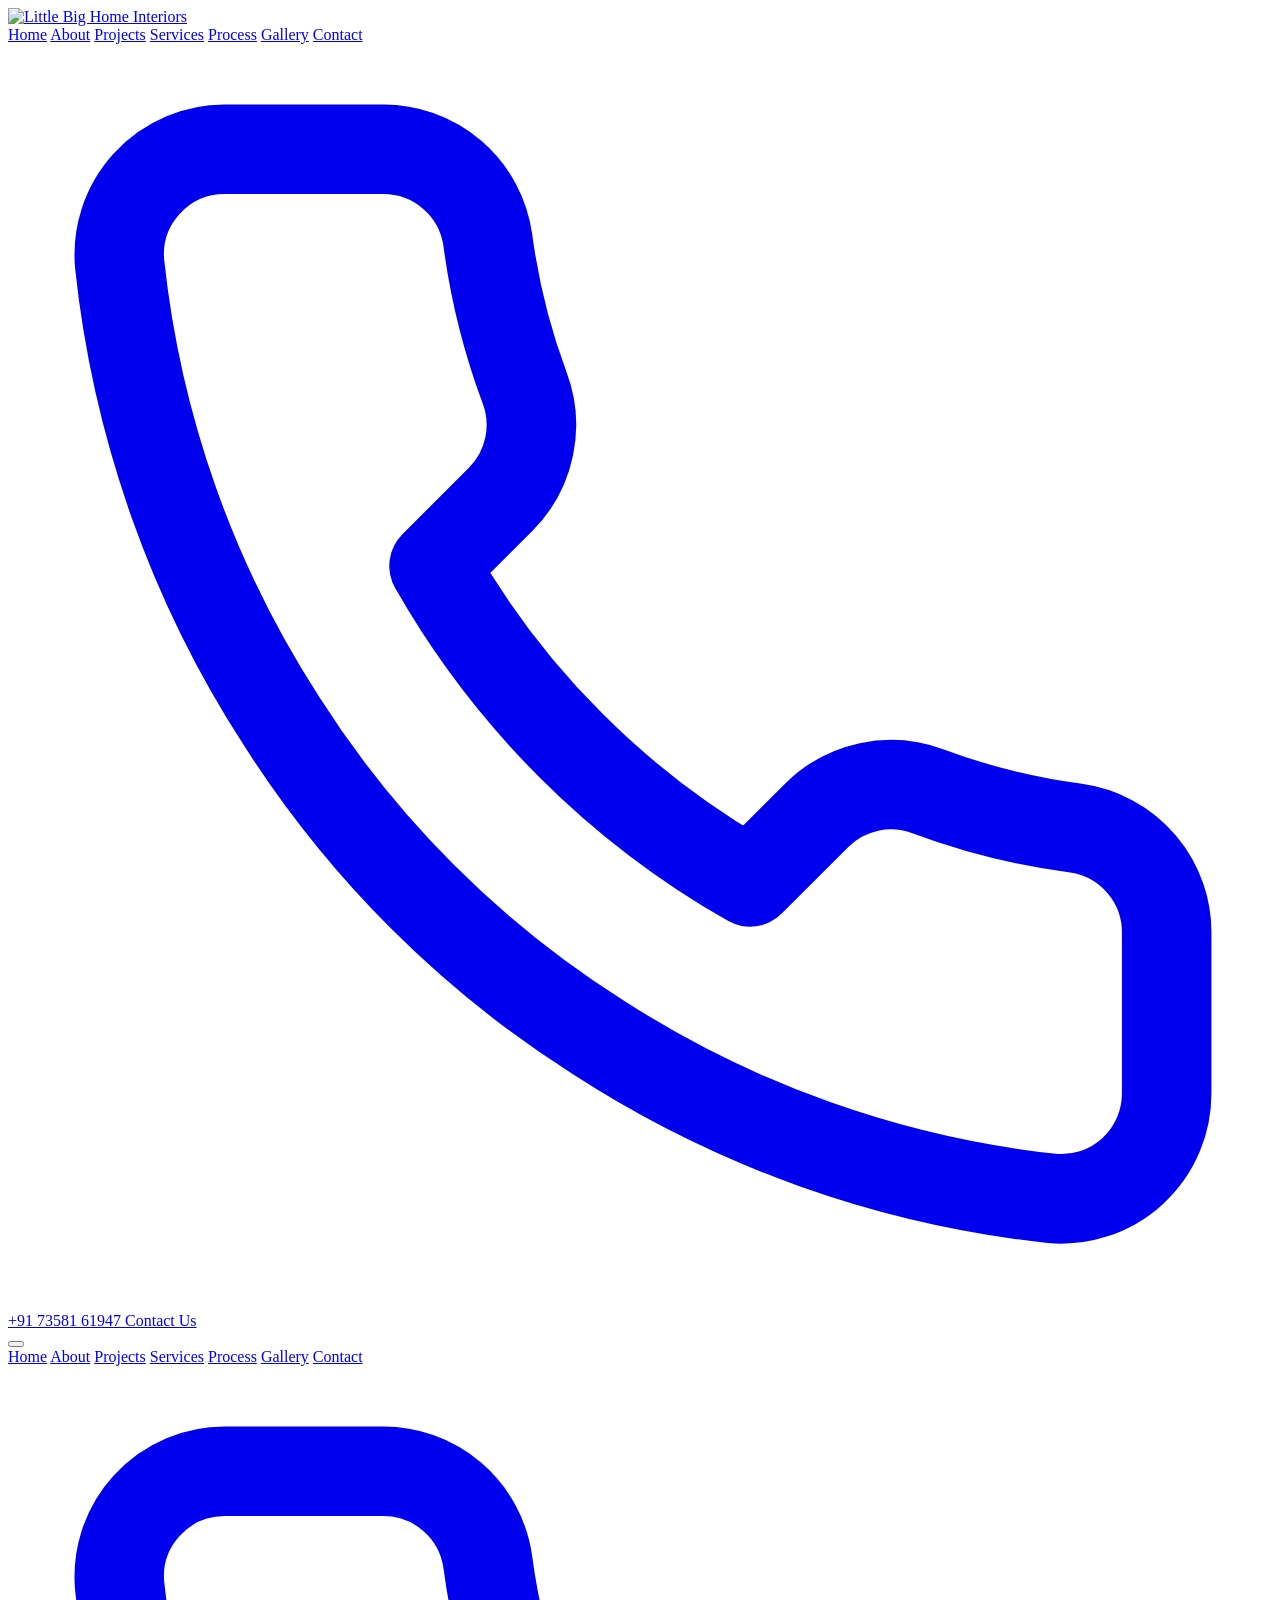
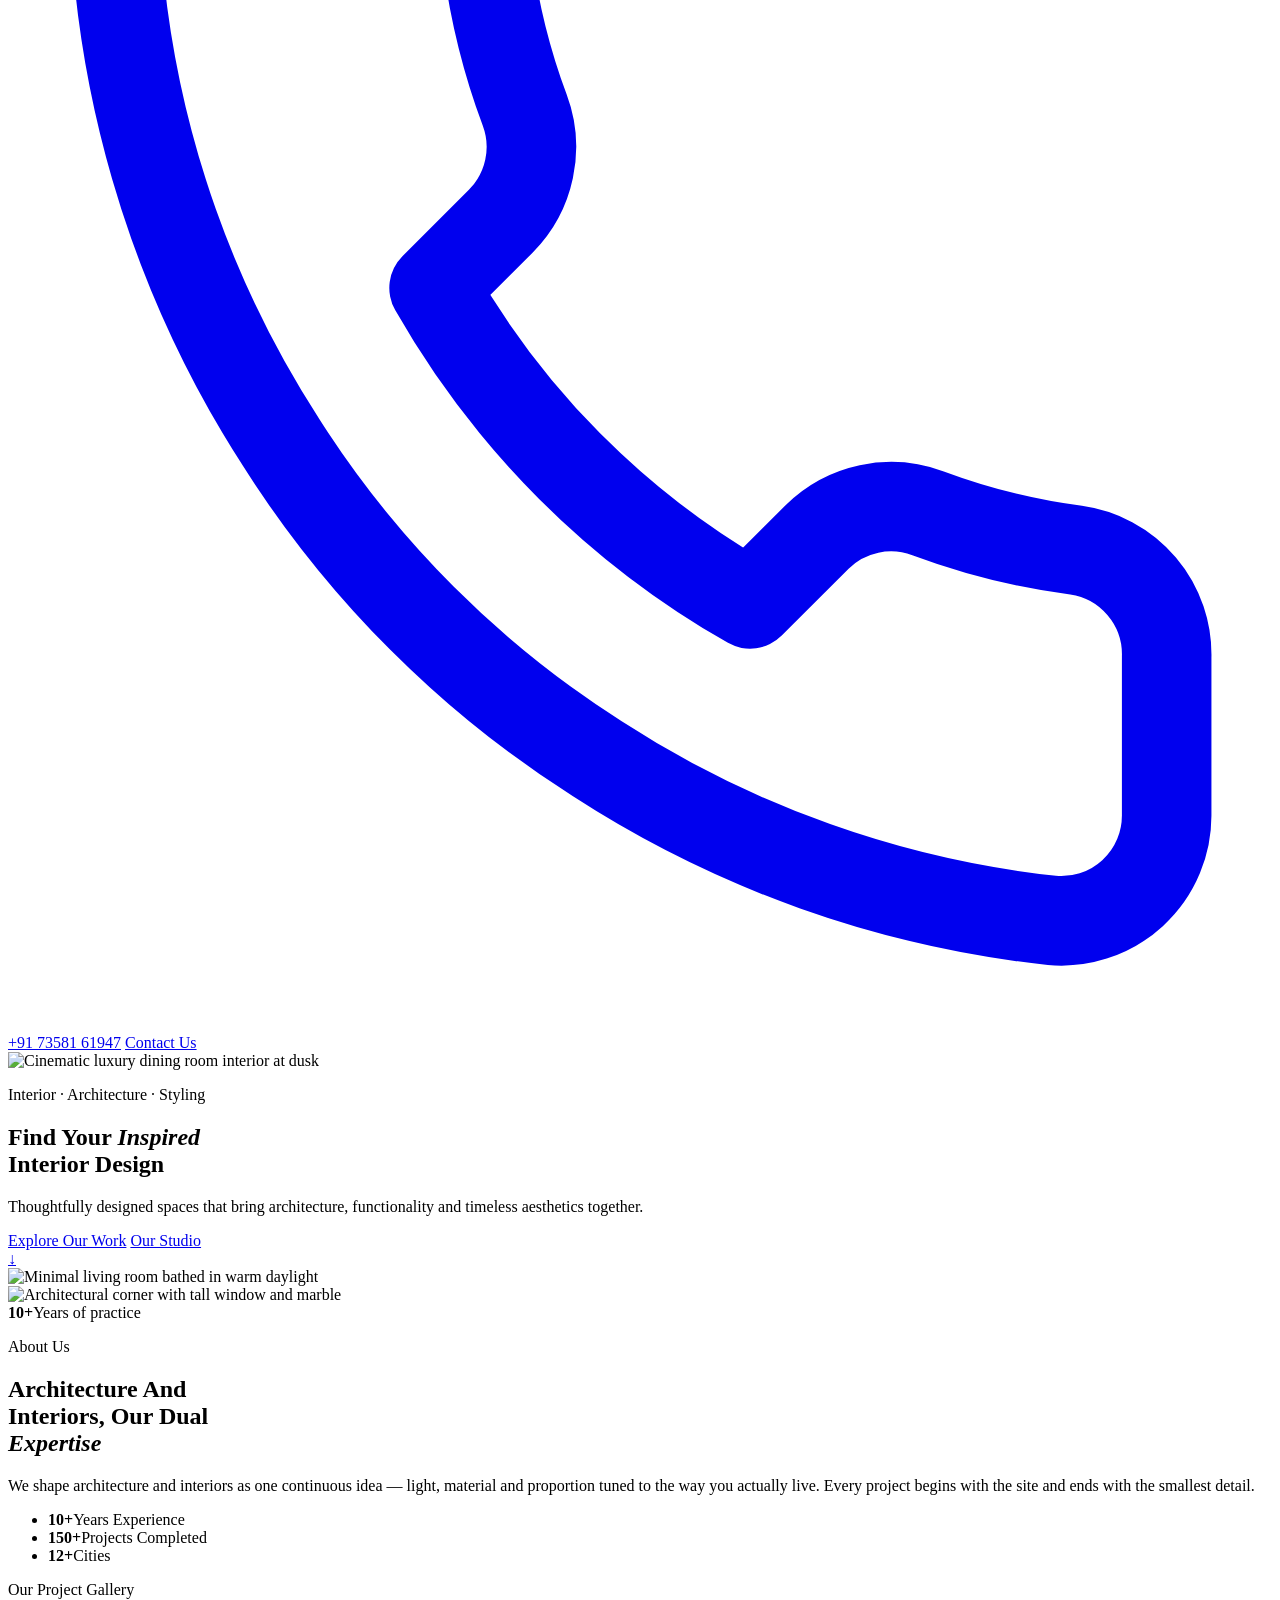
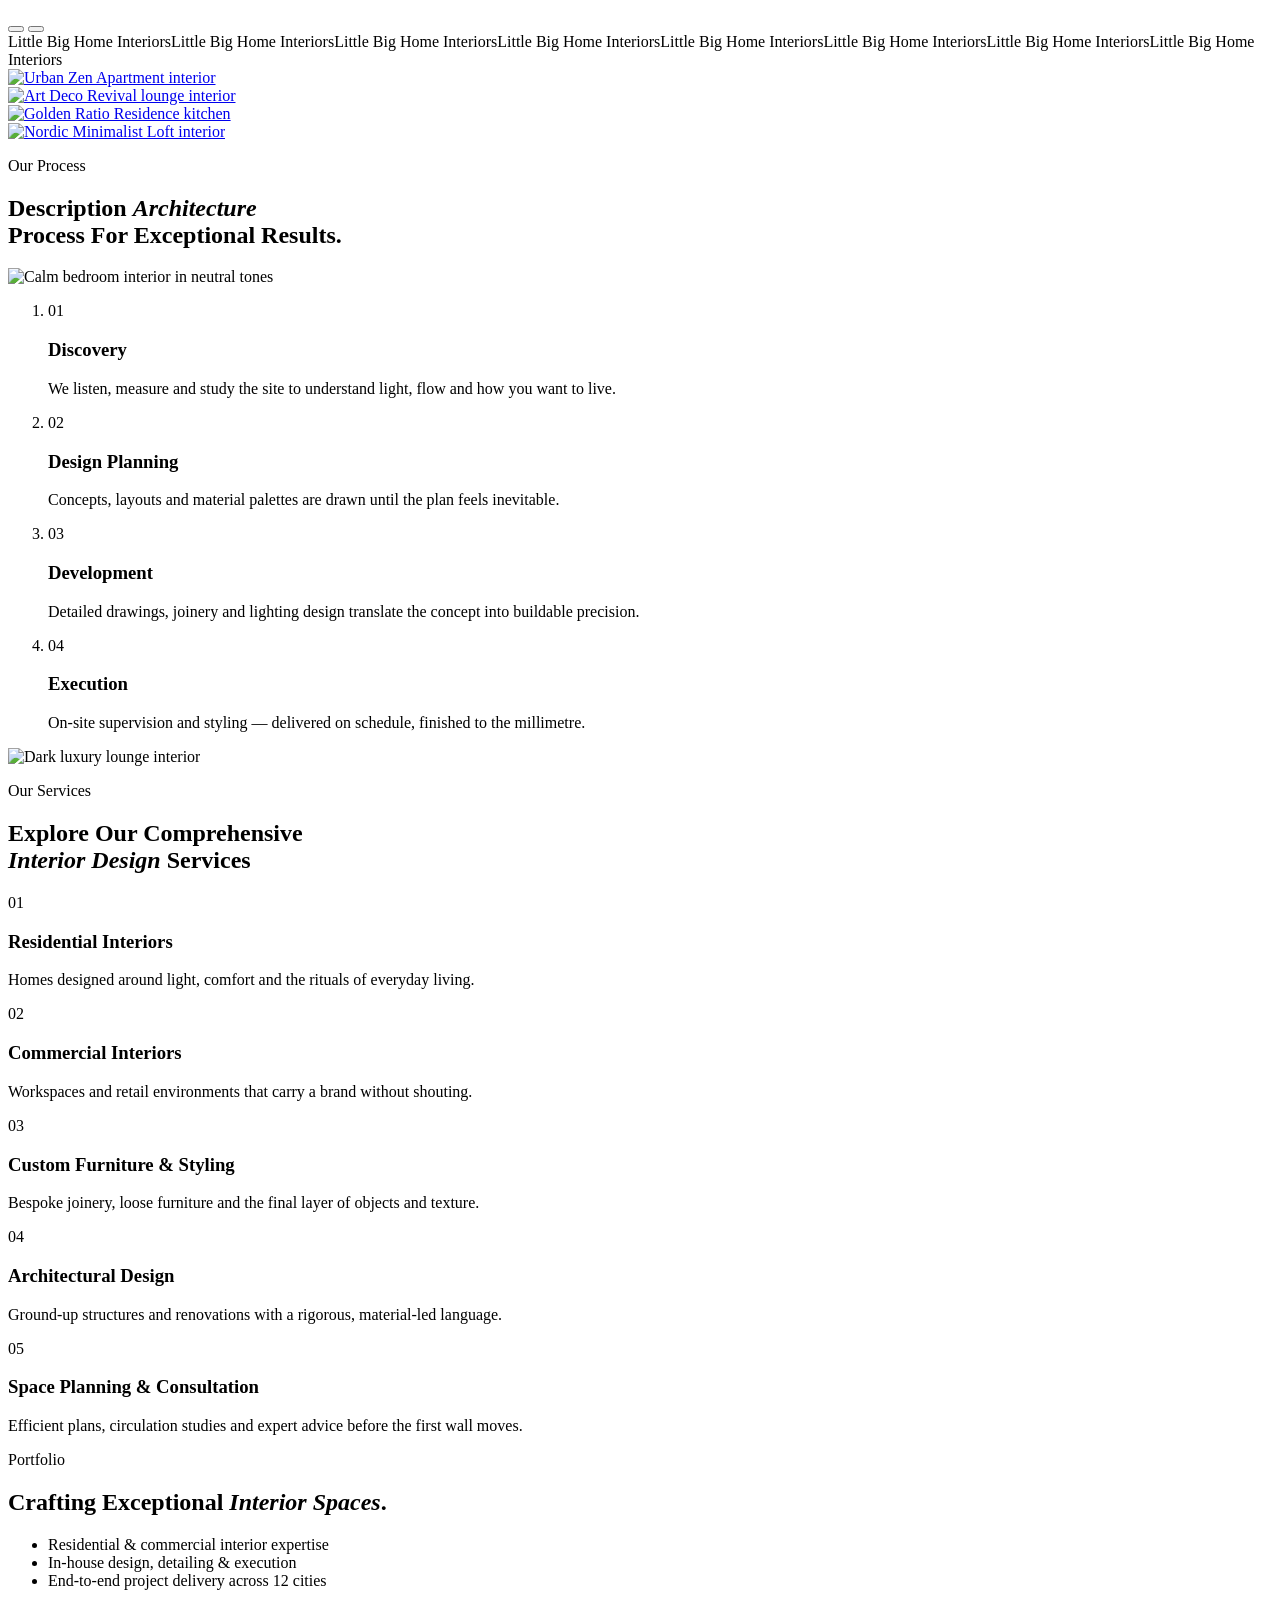
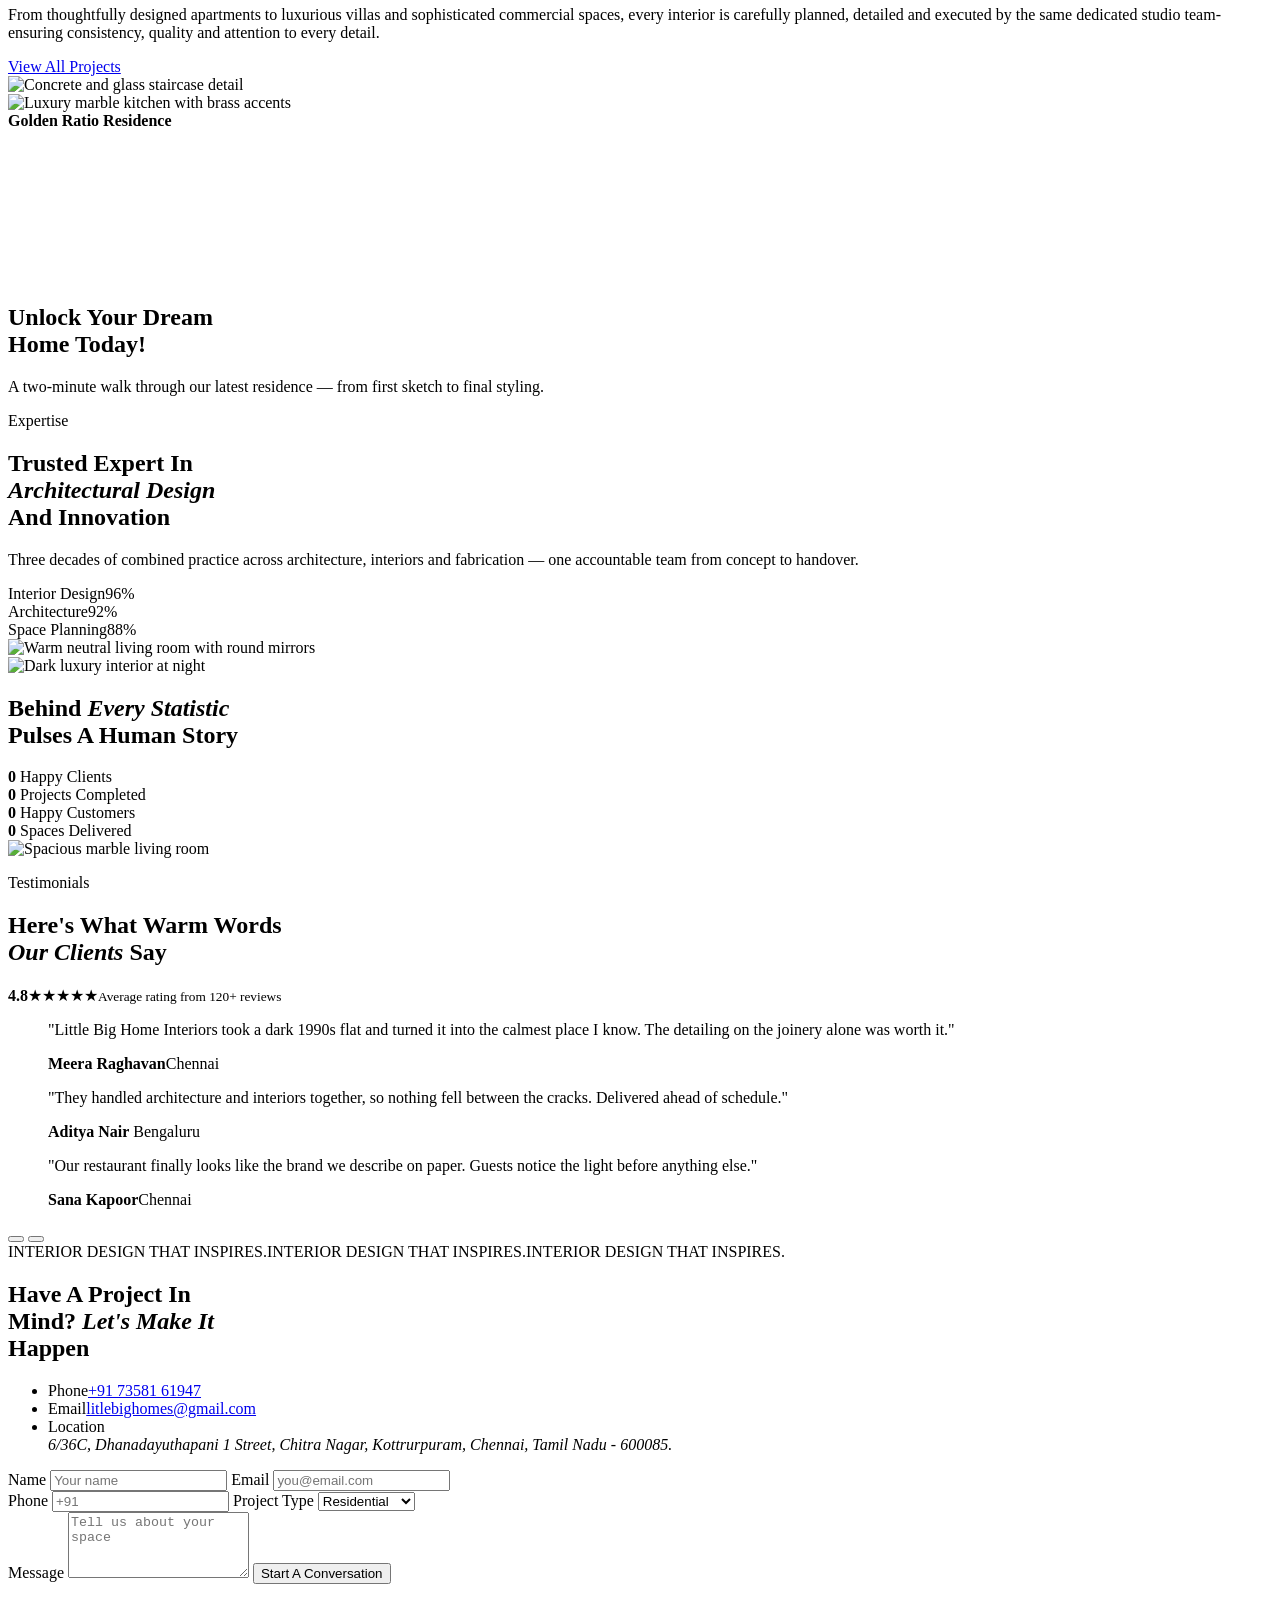
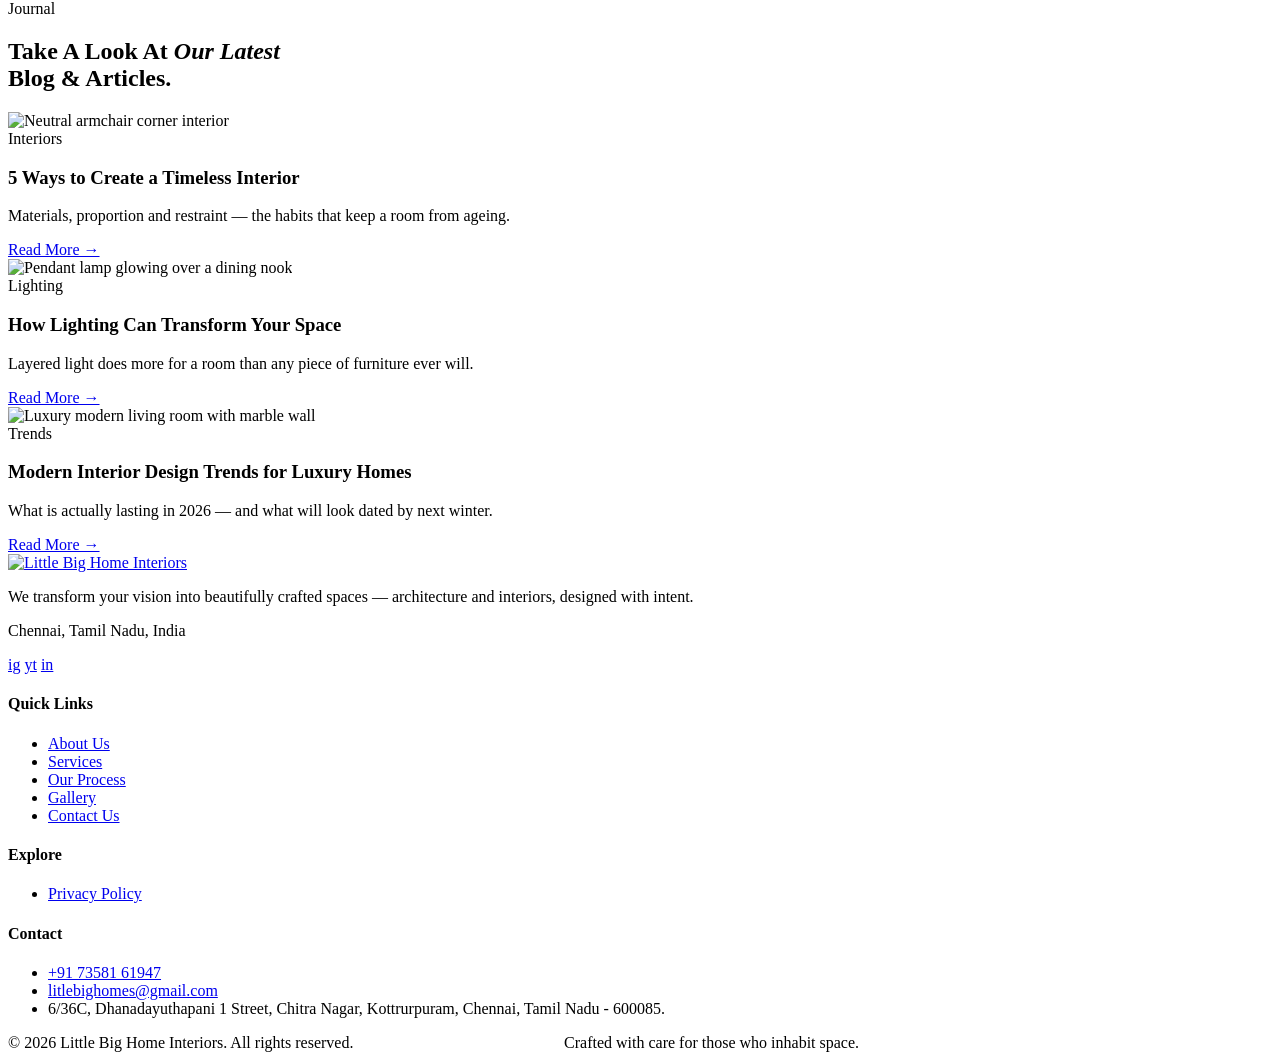
==== commit edb50b62: "update email code" ====
--- a/src/main/resources/static/index.html
+++ b/src/main/resources/static/index.html
@@ -6,8 +6,8 @@
     <meta name="viewport" content="width=device-width, initial-scale=1" />
     <title>Little Big Home Interiors — Interior Design & Architecture Studio</title>
     <link rel="icon" href="/assets/image/logo.png" type="image/x-icon">
-    <link rel="stylesheet" href="assets/css/main.css" />
-    <link rel="stylesheet" href="assets/css/navbar-footer.css" />
+    <link rel="stylesheet" href="/assets/css/main.css" />
+    <link rel="stylesheet" href="/assets/css/navbar-footer.css" />
     <link rel="stylesheet" href="https://cdnjs.cloudflare.com/ajax/libs/font-awesome/7.3.0/css/all.min.css" integrity="sha512-ApSLB1Pd3/bZN8fWB/RG9YhN/7bd9Hkf3AGaE2mPfebjrxagjuBtx2GcgdqIlJkUzwylBo61r9Xa9NmgBI0swA==" crossorigin="anonymous" referrerpolicy="no-referrer" />
 </head>
 
@@ -21,7 +21,7 @@
              LOGO
         ================================ -->
         <a href="#home" class="lbh-brand" aria-label="Little Big Home Interiors Home">
-            <img src="assets/image/logo.png" alt="Little Big Home Interiors" class="lbh-brand-img">
+            <img src="/assets/image/logo.png" alt="Little Big Home Interiors" class="lbh-brand-img">
         </a>
         <!-- ===============================
              DESKTOP NAVIGATION
@@ -32,7 +32,7 @@
             <a href="#projects" class="lbh-menu-link">Projects</a>
             <a href="#services" class="lbh-menu-link">Services</a>
             <a href="#process" class="lbh-menu-link">Process</a>
-            <a href="/src/main/resources/static/page/gallery.html" class="lbh-menu-link">Gallery</a>
+            <a href="/page/gallery.html" class="lbh-menu-link">Gallery</a>
             <a href="#contact" class="lbh-menu-link">Contact</a>
         </nav>
         <!-- ===============================
@@ -87,7 +87,7 @@
         <a href="/page/gallery.html" class="lbh-mobile-link">Gallery</a>
         <a href="#contact" class="lbh-mobile-link">Contact</a>
         <!-- Mobile Phone -->
-        <a href="tel:+919999999999" class="lbh-mobile-phone">
+        <a href="tel:+917358161947" class="lbh-mobile-phone">
                 <span class="lbh-mobile-phone-icon">
                     <svg viewBox="0 0 24 24" fill="none" xmlns="http://www.w3.org/2000/svg">
                         <path d="M22 16.92v3a2 2 0 0 1-2.18 2
@@ -105,7 +105,7 @@
                               stroke-linejoin="round" />
                     </svg>
                 </span>
-            +91 99999 99999</a>
+            +91 73581 61947</a>
         <!-- Mobile CTA -->
         <a href="#contact" class="lbh-mobile-cta">Contact Us</a>
     </nav>
@@ -114,7 +114,7 @@
 <main>
     <!-- ============ HERO ============ -->
     <section class="hero" id="home">
-        <div class="hero-media"><img src="assets/image/home-banner.jpeg"
+        <div class="hero-media"><img src="/assets/image/home-banner.jpeg"
                                      alt="Cinematic luxury dining room interior at dusk" width="1600" height="900" /></div>
         <div class="hero-overlay"></div>
         <div class="container hero-content">
@@ -138,10 +138,10 @@
     <section class="section about" id="about">
         <div class="container about-grid">
             <div class="about-media reveal-left">
-                <div class="image-wrap about-img-a"><img src="assets/image/image1.jpeg"
+                <div class="image-wrap about-img-a"><img src="/assets/image/image1.jpeg"
                                                          alt="Minimal living room bathed in warm daylight" loading="lazy" width="1600"
                                                          height="900" /></div>
-                <div class="image-wrap about-img-b"><img src="assets/image/image3.jpeg"
+                <div class="image-wrap about-img-b"><img src="/assets/image/image3.jpeg"
                                                          alt="Architectural corner with tall window and marble" loading="lazy" width="1600"
                                                          height="900" /></div>
                 <div class="about-badge"><strong>10+</strong><span>Years of practice</span></div>
@@ -185,8 +185,8 @@
         <div class="proj-viewport" id="projViewport">
             <div class="proj-track" id="projTrack">
                 <article class="proj-card">
-                    <div class="image-wrap"><a href="/page/gallery.html"><img src="assets/image/image2.jpeg"
-                                                                              alt="Urban Zen Apartment interior" loading="lazy" width="800" height="1000" /></a>
+                    <div class="image-wrap"><a href="/page/gallery.html"><img src="/assets/image/image2.jpeg"
+                                                                              alt="Urban Zen Apartment interior" loading="lazy" width="900" height="1600" /></a>
                     </div>
                     <!-- <div class="proj-meta">
                         <h3>Urban Zen Apartment</h3>
@@ -194,17 +194,17 @@
                     </div> -->
                 </article>
                 <article class="proj-card">
-                    <div class="image-wrap"><a href="/page/gallery.html"><img src="assets/image/image1.jpeg"
-                                                                              alt="Art Deco Revival lounge interior" loading="lazy" width="800"
-                                                                              height="1000" /></a></div>
+                    <div class="image-wrap"><a href="/page/gallery.html"><img src="/assets/image/image1.jpeg"
+                                                                              alt="Art Deco Revival lounge interior" loading="lazy" width="1600"
+                                                                              height="900" /></a></div>
                     <!-- <div class="proj-meta">
                         <h3>Art Deco Revival</h3>
                         <p>Hospitality · Mumbai</p>
                     </div> -->
                 </article>
                 <article class="proj-card">
-                    <div class="image-wrap"><a href="/page/gallery.html"><img src="assets/image/image3.jpeg"
-                                                                              alt="Golden Ratio Residence kitchen" loading="lazy" width="800" height="1000" /></a>
+                    <div class="image-wrap"><a href="/page/gallery.html"><img src="/assets/image/image3.jpeg"
+                                                                              alt="Golden Ratio Residence kitchen" loading="lazy" width="1600" height="900" /></a>
                     </div>
                     <!-- <div class="proj-meta">
                         <h3>Golden Ratio Residence</h3>
@@ -212,9 +212,9 @@
                     </div> -->
                 </article>
                 <article class="proj-card">
-                    <div class="image-wrap"><a href="/page/gallery.html"><img src="assets/image/image4.jpeg"
-                                                                              alt="Nordic Minimalist Loft interior" loading="lazy" width="800"
-                                                                              height="1000" /></a></div>
+                    <div class="image-wrap"><a href="/page/gallery.html"><img src="/assets/image/image4.jpeg"
+                                                                              alt="Nordic Minimalist Loft interior" loading="lazy" width="1200"
+                                                                              height="1600" /></a></div>
                     <!-- <div class="proj-meta">
                         <h3>Nordic Minimalist Loft</h3>
                         <p>Residential · Pune</p>
@@ -230,8 +230,8 @@
             <p class="label reveal">Our Process</p>
             <h2 class="reveal">Description <em>Architecture</em><br />Process For Exceptional Results.</h2>
             <div class="process-grid">
-                <div class="image-wrap reveal-left process-img"><img src="assets/image/image (10).jpeg"
-                                                                     alt="Calm bedroom interior in neutral tones" loading="lazy" width="1200" height="900" />
+                <div class="image-wrap reveal-left process-img"><img src="/assets/image/image (10).jpeg"
+                                                                     alt="Calm bedroom interior in neutral tones" loading="lazy" width="4032" height="3024" />
                 </div>
                 <ol class="steps">
                     <li class="reveal-up"><span class="num">01</span>
@@ -259,8 +259,8 @@
 
     <!-- ============ SERVICES ============ -->
     <section class="services" id="services">
-        <div class="services-media" data-parallax><img src="assets/image/services-bg.jpg"
-                                                       alt="Dark luxury lounge interior" loading="lazy" width="1920" height="1200" /></div>
+        <div class="services-media" data-parallax><img src="/assets/image/image%20(68).jpeg"
+                                                       alt="Dark luxury lounge interior" loading="lazy" width="1280" height="960" /></div>
         <div class="services-overlay"></div>
         <div class="container services-content">
             <p class="label label-light reveal">Our Services</p>
@@ -312,10 +312,10 @@
                 <a href="/page/gallery.html" class="btn btn-dark">View All Projects</a>
             </div>
             <div class="portfolio-media">
-                <div class="image-wrap pf-a reveal-scale"><img src="assets/image/image3.jpeg"
-                                                               alt="Concrete and glass staircase detail" loading="lazy" width="900" height="900" /></div>
-                <div class="image-wrap pf-b reveal-scale"><img src="assets/image/image2.jpeg"
-                                                               alt="Luxury marble kitchen with brass accents" loading="lazy" width="900" height="900" />
+                <div class="image-wrap pf-a reveal-scale"><img src="/assets/image/image3.jpeg"
+                                                               alt="Concrete and glass staircase detail" loading="lazy" width="1600" height="900" /></div>
+                <div class="image-wrap pf-b reveal-scale"><img src="/assets/image/image2.jpeg"
+                                                               alt="Luxury marble kitchen with brass accents" loading="lazy" width="900" height="1600" />
                 </div>
                 <div class="pf-note reveal-scale"><strong>Golden Ratio Residence</strong>
                     <!-- <span>Bengaluru,2025</span> -->
@@ -328,7 +328,7 @@
     <section class="cta-band">
         <div class="cta-media" data-parallax>
             <video autoplay muted loop playsinline preload="auto">
-                <source src="assets/image/cta-banner.mp4" type="video/mp4">
+                <source src="/assets/image/cta-banner.mp4" type="video/mp4">
             </video>
         </div>
 
@@ -366,8 +366,8 @@
                     </div>
                 </div>
             </div>
-            <div class="image-wrap reveal-right"><img src="assets/image/image (16).jpeg"
-                                                      alt="Warm neutral living room with round mirrors" loading="lazy" width="1200" height="900" />
+            <div class="image-wrap reveal-right"><img src="/assets/image/image (16).jpeg"
+                                                      alt="Warm neutral living room with round mirrors" loading="lazy" width="1280" height="960" />
             </div>
         </div>
     </section>
@@ -376,7 +376,7 @@
     <!-- ===== STORY ===== -->
     <section class="story">
         <div class="story-media" data-parallax>
-            <img src="assets/image/image (17).jpeg" alt="Dark luxury interior at night" loading="lazy" width="1920" height="1080"/>
+            <img src="/assets/image/image (17).jpeg" alt="Dark luxury interior at night" loading="lazy" width="1280" height="960"/>
         </div>
         <div class="story-overlay"></div>
         <div class="container story-content">
@@ -405,8 +405,8 @@
     <!-- ============ TESTIMONIALS ============ -->
     <section class="section testimonials">
         <div class="container test-grid">
-            <div class="image-wrap reveal-left test-img"><img src="assets/image/image (18).jpeg"
-                                                              alt="Spacious marble living room" loading="lazy" width="1000" height="800" /></div>
+            <div class="image-wrap reveal-left test-img"><img src="/assets/image/image (18).jpeg"
+                                                              alt="Spacious marble living room" loading="lazy" width="1280" height="960" /></div>
             <div class="reveal-right">
                 <p class="label">Testimonials</p>
                 <h2>Here's What Warm Words<br /><em>Our Clients</em> Say</h2>
@@ -464,24 +464,93 @@
             </div>
             <form class="contact-form reveal-right" id="contactForm" novalidate>
                 <div class="field-row">
-                    <label>Name<input type="text" name="name" placeholder="Your name" required /></label>
-                    <label>Email<input type="email" name="email" placeholder="you@email.com" required /></label>
-                </div>
+                    <label>Name
+                        <input type="text" name="name" placeholder="Your name" required/>
+                    </label>
+
+
+                    <label>
+                        Email
+
+                        <input
+                                type="email"
+                                name="email"
+                                placeholder="you@email.com"
+                                required
+                        />
+                    </label>
+
+                </div>
+
+
                 <div class="field-row">
-                    <label>Phone<input type="tel" name="phone" placeholder="+91" /></label>
-                    <label>Project Type
+
+                    <label>
+                        Phone
+
+                        <input
+                                type="tel"
+                                name="phone"
+                                placeholder="+91"
+                        />
+                    </label>
+
+
+                    <label>
+                        Project Type
+
                         <select name="type">
-                            <option>Residential</option>
-                            <option>Commercial</option>
-                            <option>Architecture</option>
-                            <option>Consultation</option>
+
+                            <option value="Residential">
+                                Residential
+                            </option>
+
+                            <option value="Commercial">
+                                Commercial
+                            </option>
+
+                            <option value="Architecture">
+                                Architecture
+                            </option>
+
+                            <option value="Consultation">
+                                Consultation
+                            </option>
+
                         </select>
+
                     </label>
-                </div>
-                <label>Message<textarea name="message" rows="4"
-                                        placeholder="Tell us about your space"></textarea></label>
-                <button type="submit" class="btn btn-gold">Start A Conversation</button>
-                <p class="form-msg" id="formMsg" role="status"></p>
+
+                </div>
+
+
+                <label>
+                    Message
+
+                    <textarea
+                            name="message"
+                            rows="4"
+                            placeholder="Tell us about your space"
+                    ></textarea>
+
+                </label>
+
+
+                <button
+                        type="submit"
+                        class="btn btn-gold"
+                >
+                    Start A Conversation
+                </button>
+
+
+                <p
+                        class="form-msg"
+                        id="formMsg"
+                        role="status"
+                        aria-live="polite"
+                ></p>
+
             </form>
         </div>
     </section>
@@ -493,28 +562,28 @@
             <h2 class="reveal">Take A Look At <em>Our Latest</em><br />Blog &amp; Articles.</h2>
             <div class="blog-grid">
                 <article class="blog-card reveal-up">
-                    <div class="image-wrap"><img src="assets/image/image (19).jpeg"
-                                                 alt="Neutral armchair corner interior" loading="lazy" width="1000" height="800" /></div>
+                    <div class="image-wrap"><img src="/assets/image/image (19).jpeg"
+                                                 alt="Neutral armchair corner interior" loading="lazy" width="1280" height="960" /></div>
                     <span class="tag">Interiors</span>
                     <h3>5 Ways to Create a Timeless Interior</h3>
                     <p>Materials, proportion and restraint — the habits that keep a room from ageing.</p><a
-                        href="#blog" class="read">Read More &#8594;</a>
+                        href="#" class="read">Read More &#8594;</a>
                 </article>
                 <article class="blog-card reveal-up">
-                    <div class="image-wrap"><img src="assets/image/image (20).jpeg"
-                                                 alt="Pendant lamp glowing over a dining nook" loading="lazy" width="1000"
-                                                 height="800" /></div><span class="tag">Lighting</span>
+                    <div class="image-wrap"><img src="/assets/image/image (20).jpeg"
+                                                 alt="Pendant lamp glowing over a dining nook" loading="lazy" width="1280"
+                                                 height="960" /></div><span class="tag">Lighting</span>
                     <h3>How Lighting Can Transform Your Space</h3>
-                    <p>Layered light does more for a room than any piece of furniture ever will.</p><a href="#blog"
+                    <p>Layered light does more for a room than any piece of furniture ever will.</p><a href="#"
                                                                                                        class="read">Read More &#8594;</a>
                 </article>
                 <article class="blog-card reveal-up">
-                    <div class="image-wrap"><img src="assets/image/image (21).jpeg"
-                                                 alt="Luxury modern living room with marble wall" loading="lazy" width="1000"
-                                                 height="800" /></div><span class="tag">Trends</span>
+                    <div class="image-wrap"><img src="/assets/image/image (21).jpeg"
+                                                 alt="Luxury modern living room with marble wall" loading="lazy" width="1280"
+                                                 height="960" /></div><span class="tag">Trends</span>
                     <h3>Modern Interior Design Trends for Luxury Homes</h3>
                     <p>What is actually lasting in 2026 — and what will look dated by next winter.</p><a
-                        href="#blog" class="read">Read More &#8594;</a>
+                        href="#" class="read">Read More &#8594;</a>
                 </article>
             </div>
         </div>
@@ -532,8 +601,8 @@
              BRAND
         ================================ -->
         <div class="lbh-footer-brand">
-            <a href="index.html#home" class="lbh-footer-logo"><img src="assets/image/logo.png"
-                                                                   alt="Little Big Home Interiors"></a>
+            <a href="/index.html#home" class="lbh-footer-logo"><img src="/assets/image/logo.png"
+                                                                    alt="Little Big Home Interiors"></a>
             <p class="lbh-footer-desc">
                 We transform your vision into beautifully
                 crafted spaces — architecture and interiors,
@@ -554,11 +623,11 @@
         <div class="lbh-footer-col">
             <h4>Quick Links</h4>
             <ul>
-                <li><a href="index.html#about">About Us</a></li>
-                <li><a href="index.html#services">Services</a></li>
-                <li><a href="index.html#process">Our Process</a></li>
+                <li><a href="/index.html#about">About Us</a></li>
+                <li><a href="/index.html#services">Services</a></li>
+                <li><a href="/index.html#process">Our Process</a></li>
                 <li><a href="/page/gallery.html">Gallery</a></li>
-                <li><a href="index.html#contact">Contact Us</a></li>
+                <li><a href="/index.html#contact">Contact Us</a></li>
             </ul>
         </div>
         <!-- ===============================
@@ -567,7 +636,7 @@
         <div class="lbh-footer-col">
             <h4>Explore</h4>
             <ul>
-                <li><a href="page/privacy-policy.html">Privacy Policy</a></li>
+                <li><a href="/page/privacy-policy.html">Privacy Policy</a></li>
             </ul>
         </div>
         <!-- ===============================
@@ -596,8 +665,8 @@
 <script>
     lucide.createIcons();
 </script>
-<script src="assets/js/main.js"></script>
-<script src="assets/js/navbar-footer.js" defer></script>
+<script src="/assets/js/main.js"></script>
+<script src="/assets/js/navbar-footer.js" defer></script>
 </body>
 
-</html>+</html>
